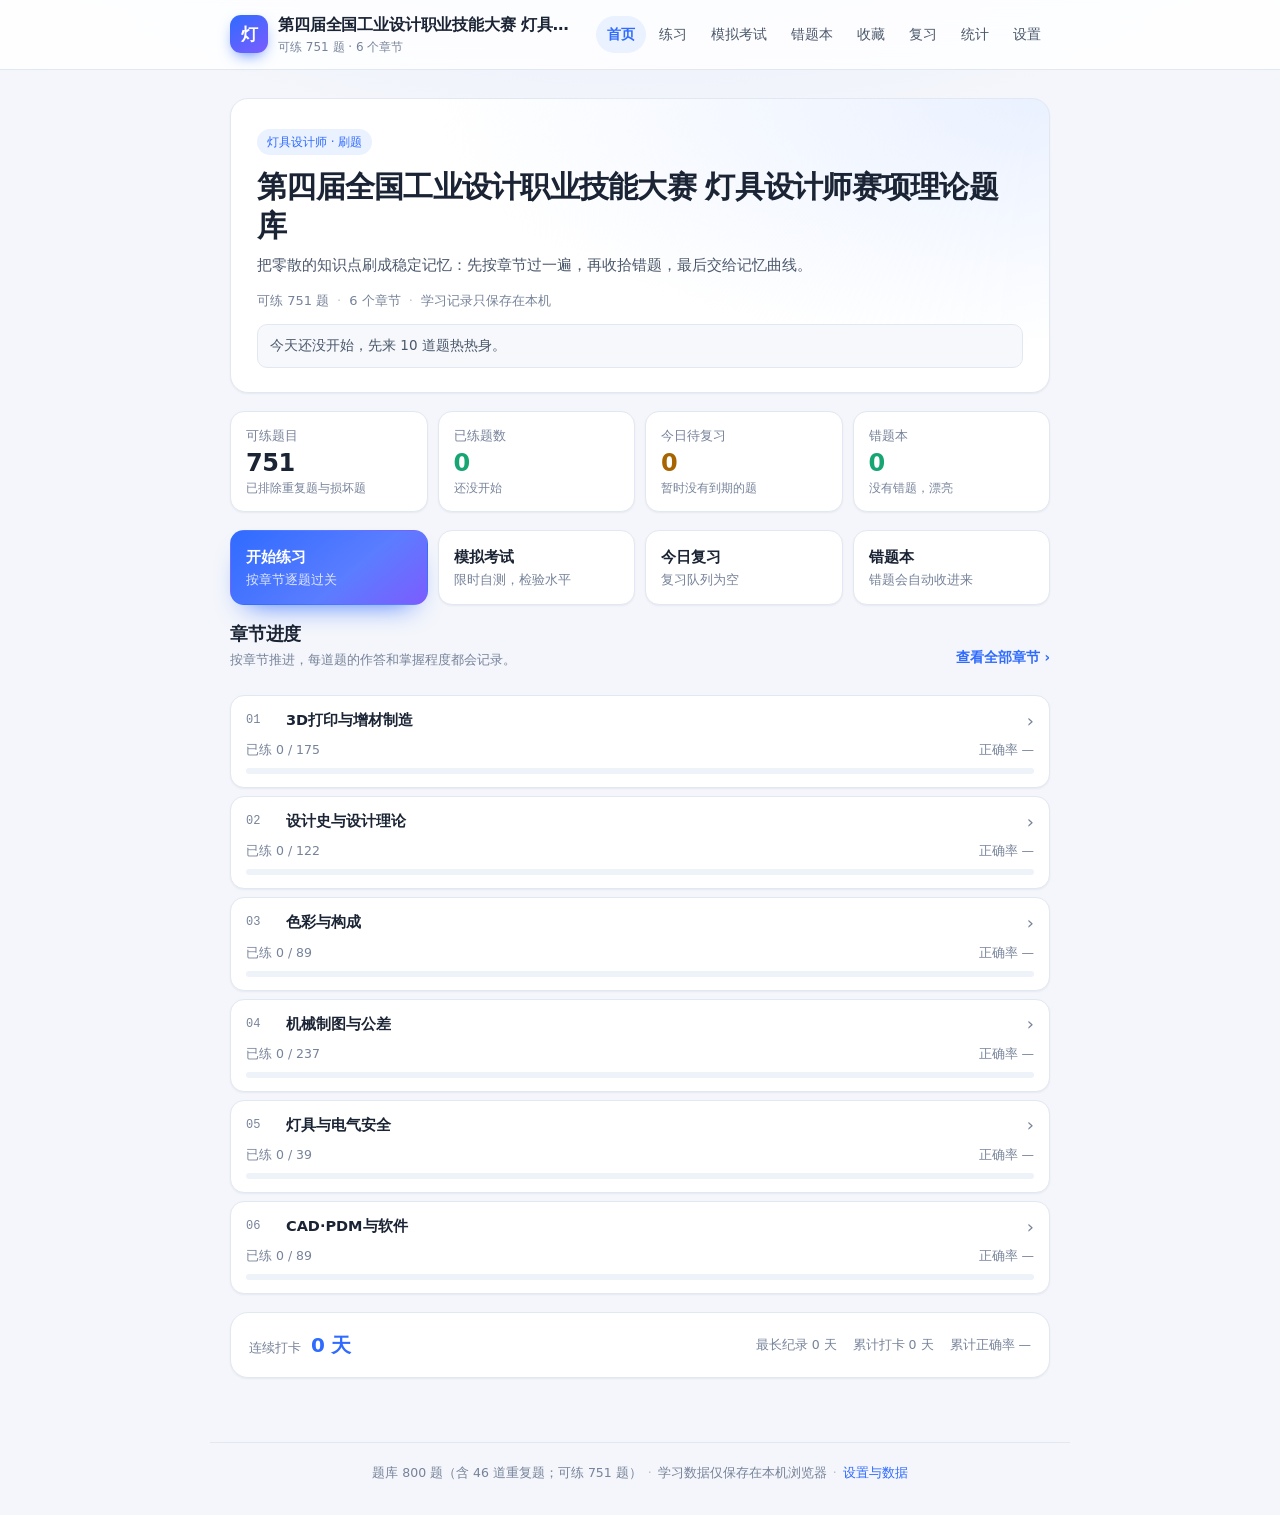
==== index.html @ bf1ca3a6 "feat: 灯具设计师刷题站（800 题库 + 七大练习模块） - 数据: data/questions.json 800 条（46 重复、3 永久排除，可练 751） - 前端: 原生 HTML/C" ====
<!DOCTYPE html>
<html lang="zh-CN" data-theme="light">
  <head>
    <meta charset="utf-8" />
    <meta name="viewport" content="width=device-width, initial-scale=1, viewport-fit=cover" />
    <meta name="description" content="灯具设计师刷题：章节练习、模拟考试、错题本、收藏、记忆曲线复习与学习统计。" />
    <meta name="theme-color" content="#2f6bff" />
    <title>灯具设计师题库</title>
    <script>
      // 首屏前应用主题，避免深色模式闪白
      try {
        var rawSettings = JSON.parse(localStorage.getItem('lampq:settings') || '{}');
        var theme = rawSettings && rawSettings.theme;
        var prefersDark =
          typeof matchMedia === 'function' && matchMedia('(prefers-color-scheme: dark)').matches;
        if (theme === 'dark' || (theme !== 'light' && prefersDark)) {
          document.documentElement.dataset.theme = 'dark';
          document.documentElement.style.colorScheme = 'dark';
        }
      } catch (err) {
        /* 忽略：主题会在 app.js 里再次应用 */
      }
    </script>
    <link
      rel="icon"
      href="data:image/svg+xml,%3Csvg xmlns='http://www.w3.org/2000/svg' viewBox='0 0 32 32'%3E%3Crect width='32' height='32' rx='8' fill='%232f6bff'/%3E%3Ccircle cx='16' cy='13.5' r='6.5' fill='%23fff'/%3E%3Cpath d='M13.5 22.5h5M14.5 25.5h3' stroke='%23fff' stroke-width='2' stroke-linecap='round'/%3E%3C/svg%3E"
    />
    <link rel="stylesheet" href="css/style.css" />
    <script type="module" src="js/app.js"></script>
  </head>
  <body>
    <a class="skip-link" href="#main">跳到主要内容</a>

    <header class="site-header">
      <div class="site-header__inner">
        <a class="brand" href="#/" aria-label="灯具设计师题库首页">
          <span class="brand__mark" aria-hidden="true">灯</span>
          <span class="brand__text">
            <strong class="brand__title" id="brand-title">灯具设计师题库</strong>
            <span class="brand__subtitle" id="brand-subtitle">章节练习 · 模拟考试 · 记忆曲线</span>
          </span>
        </a>
        <nav class="site-nav" id="site-nav" aria-label="主导航">
          <a href="#/" data-nav="home">首页</a>
          <a href="#/chapters" data-nav="chapters">练习</a>
          <a href="#/exam" data-nav="exam">模拟考试</a>
          <a href="#/wrong" data-nav="wrong">错题本</a>
          <a href="#/favorites" data-nav="favorites">收藏</a>
          <a href="#/review" data-nav="review">复习</a>
          <a href="#/stats" data-nav="stats">统计</a>
          <a href="#/settings" data-nav="settings">设置</a>
        </nav>
      </div>
    </header>

    <main id="main" class="site-main" tabindex="-1">
      <div class="boot" role="status">
        <span class="boot__spinner" aria-hidden="true"></span>
        <p>正在加载题库…</p>
      </div>
    </main>

    <footer class="site-footer">
      <p>
        <span id="footer-total">题库加载中</span>
        <span class="site-footer__dot" aria-hidden="true">·</span>
        学习数据仅保存在本机浏览器
        <span class="site-footer__dot" aria-hidden="true">·</span>
        <a href="#/settings">设置与数据</a>
      </p>
    </footer>

    <div id="toast-root" class="toast-root" aria-live="polite" aria-atomic="false"></div>
    <div id="modal-root"></div>

    <noscript>
      <p class="noscript">本页面需要启用 JavaScript 才能使用，请在浏览器设置中允许 JavaScript 后刷新。</p>
    </noscript>
  </body>
</html>
---- css/style.css ----
/* =========================================================================
   灯具设计师题库 · 样式表
   设计基准：移动优先，桌面居中 860px；深色模式由 [data-theme="dark"] 接管。
   ========================================================================= */

/* --------------------------------- 变量 -------------------------------- */
:root {
  --font-sans: system-ui, -apple-system, "PingFang SC", "Microsoft YaHei", "Segoe UI", sans-serif;
  --font-mono: ui-monospace, "SFMono-Regular", "Cascadia Mono", Consolas, monospace;

  --bg: #f4f6fb;
  --bg-glow: rgba(47, 107, 255, 0.1);
  --surface: #ffffff;
  --surface-2: #f6f8fc;
  --surface-3: #eef2f9;
  --border: #e2e8f2;
  --border-strong: #cbd5e6;
  --text: #1b2434;
  --text-2: #4b586b;
  --muted: #77839a;

  --primary: #2f6bff;
  --primary-strong: #1f56e8;
  --primary-soft: #eaf1ff;
  --success: #17a673;
  --success-soft: #e7f8f1;
  --success-border: #8fd7bd;
  --danger: #e5484d;
  --danger-soft: #fdeeee;
  --danger-border: #f0b4b6;
  --warn: #a86400;
  --warn-soft: #fff5e4;
  --warn-border: #eccf96;

  --header-bg: rgba(255, 255, 255, 0.84);
  --overlay: rgba(17, 25, 40, 0.42);
  --shadow-sm: 0 1px 2px rgba(20, 32, 55, 0.06);
  --shadow-md: 0 12px 30px -14px rgba(20, 32, 55, 0.22);
  --shadow-lg: 0 24px 60px -20px rgba(20, 32, 55, 0.35);

  --radius-lg: 18px;
  --radius: 14px;
  --radius-sm: 10px;

  --purple: #7c5cff;
  color-scheme: light;
}

:root[data-theme="dark"] {
  --bg: #0d1118;
  --bg-glow: rgba(77, 141, 255, 0.14);
  --surface: #161c26;
  --surface-2: #1c2431;
  --surface-3: #222c3b;
  --border: #26303e;
  --border-strong: #3a475c;
  --text: #e8edf5;
  --text-2: #b7c1d0;
  --muted: #8a95a8;

  --primary: #4d8dff;
  --primary-strong: #6ba0ff;
  --primary-soft: #1b2b4d;
  --success: #3ddc9a;
  --success-soft: #12332a;
  --success-border: #267a5b;
  --danger: #ff6b6f;
  --danger-soft: #3a1c1f;
  --danger-border: #86454a;
  --warn: #f0b45e;
  --warn-soft: #33270f;
  --warn-border: #6e5423;

  --header-bg: rgba(13, 17, 24, 0.84);
  --overlay: rgba(0, 0, 0, 0.6);
  --shadow-sm: 0 1px 2px rgba(0, 0, 0, 0.35);
  --shadow-md: 0 14px 34px -16px rgba(0, 0, 0, 0.6);
  --shadow-lg: 0 30px 70px -20px rgba(0, 0, 0, 0.7);
  color-scheme: dark;
}

/* ------------------------------- 基础样式 ------------------------------- */
*,
*::before,
*::after {
  box-sizing: border-box;
}

html {
  -webkit-text-size-adjust: 100%;
  text-size-adjust: 100%;
  scroll-behavior: smooth;
}

body {
  margin: 0;
  min-height: 100vh;
  font-family: var(--font-sans);
  font-size: 16px;
  line-height: 1.6;
  color: var(--text);
  background-color: var(--bg);
  background-image: radial-gradient(1000px 460px at 50% -180px, var(--bg-glow), transparent 70%);
  background-repeat: no-repeat;
  -webkit-font-smoothing: antialiased;
  -moz-osx-font-smoothing: grayscale;
  transition: background-color 0.2s ease, color 0.2s ease;
}

body.modal-open {
  overflow: hidden;
}

h1,
h2,
h3,
h4,
p,
figure,
blockquote,
dl,
dd {
  margin: 0;
}

ul,
ol {
  margin: 0;
  padding: 0;
  list-style: none;
}

a {
  color: var(--primary);
  text-decoration: none;
}

a:hover {
  text-decoration: underline;
}

button,
input,
select,
textarea {
  font: inherit;
  color: inherit;
}

img {
  max-width: 100%;
  display: block;
}

:focus-visible {
  outline: 2px solid var(--primary);
  outline-offset: 2px;
}

::selection {
  background: var(--primary);
  color: #fff;
}

/* 滚动条（桌面端） */
@media (pointer: fine) {
  * {
    scrollbar-width: thin;
    scrollbar-color: var(--border-strong) transparent;
  }
}

.skip-link {
  position: absolute;
  left: 12px;
  top: -60px;
  z-index: 200;
  padding: 10px 16px;
  border-radius: var(--radius-sm);
  background: var(--primary);
  color: #fff;
  font-weight: 600;
  transition: top 0.15s ease;
}

.skip-link:focus {
  top: 12px;
  text-decoration: none;
}

/* -------------------------------- 布局壳 -------------------------------- */
.site-header {
  position: sticky;
  top: 0;
  z-index: 50;
  background: var(--header-bg);
  border-bottom: 1px solid var(--border);
  backdrop-filter: blur(14px);
  -webkit-backdrop-filter: blur(14px);
}

.site-header__inner {
  display: flex;
  flex-direction: column;
  gap: 8px;
  max-width: 860px;
  margin: 0 auto;
  padding: 10px 16px;
}

.brand {
  display: flex;
  align-items: center;
  gap: 10px;
  min-width: 0;
  color: inherit;
  text-decoration: none;
}

.brand:hover {
  text-decoration: none;
}

.brand__mark {
  display: grid;
  place-items: center;
  flex: 0 0 auto;
  width: 38px;
  height: 38px;
  border-radius: 11px;
  background: linear-gradient(145deg, var(--primary), var(--purple));
  color: #fff;
  font-size: 17px;
  font-weight: 700;
  line-height: 1;
  box-shadow: 0 6px 16px -6px var(--primary);
}

.brand__text {
  display: flex;
  flex-direction: column;
  min-width: 0;
}

.brand__title {
  font-size: 16px;
  font-weight: 700;
  letter-spacing: -0.01em;
  white-space: nowrap;
  overflow: hidden;
  text-overflow: ellipsis;
}

.brand__subtitle {
  font-size: 12px;
  color: var(--muted);
  white-space: nowrap;
  overflow: hidden;
  text-overflow: ellipsis;
}

.site-nav {
  display: flex;
  gap: 4px;
  overflow-x: auto;
  scrollbar-width: none;
  padding-bottom: 2px;
  margin: 0 -2px;
}

.site-nav::-webkit-scrollbar {
  display: none;
}

.site-nav a {
  flex: 0 0 auto;
  padding: 6px 12px;
  border-radius: 999px;
  color: var(--text-2);
  font-size: 13.5px;
  font-weight: 500;
  white-space: nowrap;
  transition: background-color 0.15s ease, color 0.15s ease;
}

.site-nav a:hover {
  background: var(--surface-2);
  color: var(--text);
  text-decoration: none;
}

.site-nav a.is-active {
  background: var(--primary-soft);
  color: var(--primary);
  font-weight: 600;
}

.site-main {
  max-width: 860px;
  margin: 0 auto;
  padding: 18px 16px 48px;
  min-height: calc(100vh - 220px);
  outline: none;
}

.site-footer {
  max-width: 860px;
  margin: 0 auto;
  padding: 20px 16px calc(32px + env(safe-area-inset-bottom));
  border-top: 1px solid var(--border);
  color: var(--muted);
  font-size: 12.5px;
  text-align: center;
}

.site-footer p {
  display: flex;
  flex-wrap: wrap;
  justify-content: center;
  gap: 6px;
}

.site-footer__dot {
  opacity: 0.5;
}

.noscript {
  position: fixed;
  inset: auto 16px 16px;
  z-index: 300;
  padding: 14px 18px;
  border: 1px solid var(--danger-border);
  border-radius: var(--radius);
  background: var(--danger-soft);
  color: var(--danger);
}

@media (min-width: 720px) {
  .site-header__inner {
    flex-direction: row;
    align-items: center;
    justify-content: space-between;
    gap: 18px;
    padding: 12px 20px;
  }

  .site-nav {
    overflow: visible;
    padding-bottom: 0;
    gap: 2px;
  }

  .site-nav a {
    padding: 7px 11px;
    font-size: 14px;
  }

  .site-main {
    padding: 28px 20px 64px;
  }
}

/* -------------------------------- 通用页面 ------------------------------- */
.page {
  display: flex;
  flex-direction: column;
  gap: 18px;
}

.page--narrow {
  max-width: 560px;
  margin: 0 auto;
  width: 100%;
}

.page-head {
  display: flex;
  flex-direction: column;
  gap: 6px;
  padding-top: 4px;
}

.page-title {
  font-size: 26px;
  font-weight: 750;
  letter-spacing: -0.02em;
  line-height: 1.25;
}

.page-subtitle {
  color: var(--muted);
  font-size: 14.5px;
  line-height: 1.65;
}

.stack {
  display: flex;
  flex-direction: column;
  gap: 12px;
}

.muted {
  color: var(--text-2);
}

.small {
  font-size: 13px;
}

.dot {
  opacity: 0.5;
}

.link-arrow {
  flex: 0 0 auto;
  font-size: 13.5px;
  font-weight: 600;
}

.link-arrow::after {
  content: " ›";
}

.card {
  background: var(--surface);
  border: 1px solid var(--border);
  border-radius: var(--radius-lg);
  box-shadow: var(--shadow-sm);
}

.card--pad {
  padding: 18px;
}

@media (max-width: 559px) {
  .card--pad {
    padding: 16px;
  }
}

.section-head {
  display: flex;
  align-items: flex-end;
  justify-content: space-between;
  gap: 12px;
  margin-bottom: 14px;
}

.section-head__text {
  display: flex;
  flex-direction: column;
  gap: 3px;
  min-width: 0;
}

.section-title {
  font-size: 17.5px;
  font-weight: 700;
  letter-spacing: -0.01em;
  line-height: 1.35;
}

.section-subtitle {
  color: var(--muted);
  font-size: 13px;
  line-height: 1.5;
}

/* --------------------------------- 按钮 --------------------------------- */
.btn {
  display: inline-flex;
  align-items: center;
  justify-content: center;
  gap: 6px;
  padding: 10px 18px;
  min-height: 42px;
  border: 1px solid var(--border-strong);
  border-radius: var(--radius);
  background: var(--surface);
  color: var(--text);
  font-size: 14.5px;
  font-weight: 600;
  line-height: 1.2;
  text-align: center;
  text-decoration: none;
  cursor: pointer;
  user-select: none;
  transition: transform 0.12s ease, box-shadow 0.15s ease, background-color 0.15s ease,
    border-color 0.15s ease, color 0.15s ease;
  -webkit-tap-highlight-color: transparent;
}

.btn:hover {
  border-color: var(--primary);
  color: var(--primary);
  text-decoration: none;
  box-shadow: var(--shadow-sm);
}

.btn:active {
  transform: scale(0.975);
}

.btn:disabled,
.btn[aria-disabled="true"] {
  opacity: 0.45;
  cursor: not-allowed;
  transform: none;
  box-shadow: none;
}

.btn:disabled:hover {
  border-color: var(--border-strong);
  color: var(--text);
}

.btn--primary {
  border-color: var(--primary);
  background: var(--primary);
  color: #fff;
  box-shadow: 0 8px 18px -10px var(--primary);
}

.btn--primary:hover {
  border-color: var(--primary-strong);
  background: var(--primary-strong);
  color: #fff;
}

.btn--success {
  border-color: var(--success);
  background: var(--success);
  color: #fff;
}

.btn--success:hover {
  border-color: var(--success);
  background: var(--success);
  color: #fff;
  filter: brightness(1.06);
}

.btn--danger {
  border-color: var(--danger-border);
  background: var(--danger-soft);
  color: var(--danger);
}

.btn--danger:hover {
  border-color: var(--danger);
  background: var(--danger-soft);
  color: var(--danger);
}

.btn--ghost {
  border-color: transparent;
  background: transparent;
  color: var(--text-2);
}

.btn--ghost:hover {
  border-color: transparent;
  background: var(--surface-2);
  color: var(--text);
}

.btn--sm {
  min-height: 34px;
  padding: 6px 13px;
  border-radius: var(--radius-sm);
  font-size: 13px;
}

.btn--lg {
  min-height: 50px;
  padding: 13px 24px;
  font-size: 16px;
  border-radius: var(--radius);
}

.btn__icon {
  font-size: 1.05em;
  line-height: 1;
}

/* 反色按钮在深色模式下的对比 */
:root[data-theme="dark"] .btn--primary {
  color: #08111f;
}

:root[data-theme="dark"] .btn--primary:hover {
  color: #08111f;
}

:root[data-theme="dark"] .btn--success {
  color: #062018;
}

/* --------------------------------- 徽标 --------------------------------- */
.badge {
  display: inline-flex;
  align-items: center;
  gap: 4px;
  max-width: 100%;
  padding: 3px 9px;
  border: 1px solid var(--border);
  border-radius: 999px;
  background: var(--surface-2);
  color: var(--text-2);
  font-size: 12px;
  font-weight: 500;
  line-height: 1.5;
  white-space: nowrap;
  overflow: hidden;
  text-overflow: ellipsis;
}

.badge--primary {
  border-color: transparent;
  background: var(--primary-soft);
  color: var(--primary);
}

.badge--success {
  border-color: transparent;
  background: var(--success-soft);
  color: var(--success);
}

.badge--danger {
  border-color: transparent;
  background: var(--danger-soft);
  color: var(--danger);
}

.badge--warn {
  border-color: transparent;
  background: var(--warn-soft);
  color: var(--warn);
}

/* -------------------------------- 进度条 -------------------------------- */
.progress {
  position: relative;
  height: 8px;
  border-radius: 999px;
  background: var(--surface-3);
  overflow: hidden;
}

.progress--sm {
  height: 6px;
}

.progress__fill {
  height: 100%;
  min-width: 0;
  border-radius: inherit;
  background: linear-gradient(90deg, var(--primary), var(--purple));
  transition: width 0.4s ease;
}

.progress__fill--success {
  background: linear-gradient(90deg, var(--success), #35c48f);
}

.progress__fill--danger {
  background: linear-gradient(90deg, var(--danger), #f07a7e);
}

/* -------------------------------- 数据卡 -------------------------------- */
.stat-grid {
  display: grid;
  grid-template-columns: repeat(2, minmax(0, 1fr));
  gap: 10px;
}

.stat-card {
  display: flex;
  flex-direction: column;
  gap: 2px;
  padding: 14px 15px;
  border: 1px solid var(--border);
  border-radius: var(--radius);
  background: var(--surface);
  box-shadow: var(--shadow-sm);
  text-align: left;
  color: inherit;
  transition: transform 0.12s ease, border-color 0.15s ease, box-shadow 0.15s ease;
}

a.stat-card,
button.stat-card {
  cursor: pointer;
  font: inherit;
}

a.stat-card:hover,
button.stat-card:hover {
  border-color: var(--primary);
  box-shadow: var(--shadow-md);
  transform: translateY(-1px);
  text-decoration: none;
}

button.stat-card:active {
  transform: scale(0.99);
}

.stat-card__label {
  color: var(--muted);
  font-size: 12.5px;
  font-weight: 500;
}

.stat-card__value {
  font-size: 24px;
  font-weight: 750;
  letter-spacing: -0.02em;
  line-height: 1.25;
  font-variant-numeric: tabular-nums;
}

.stat-card__hint {
  color: var(--muted);
  font-size: 12px;
  line-height: 1.45;
}

.stat-card--success .stat-card__value {
  color: var(--success);
}

.stat-card--danger .stat-card__value {
  color: var(--danger);
}

.stat-card--warn .stat-card__value {
  color: var(--warn);
}

@media (min-width: 600px) {
  .stat-grid {
    grid-template-columns: repeat(4, minmax(0, 1fr));
  }

  .stat-grid--4 {
    grid-template-columns: repeat(4, minmax(0, 1fr));
  }
}

/* -------------------------------- 空状态 -------------------------------- */
.empty-state {
  display: flex;
  flex-direction: column;
  align-items: center;
  gap: 6px;
  padding: 32px 18px;
  border: 1px dashed var(--border-strong);
  border-radius: var(--radius);
  background: var(--surface-2);
  text-align: center;
}

.empty-state__icon {
  display: grid;
  place-items: center;
  width: 44px;
  height: 44px;
  margin-bottom: 4px;
  border-radius: 50%;
  background: var(--surface);
  color: var(--muted);
  font-size: 22px;
}

.empty-state__title {
  font-weight: 650;
}

.empty-state__hint {
  max-width: 42ch;
  color: var(--muted);
  font-size: 13.5px;
  line-height: 1.6;
}

.empty-state .btn {
  margin-top: 8px;
}

/* --------------------------------- 表单 --------------------------------- */
.select {
  min-height: 38px;
  padding: 6px 32px 6px 12px;
  border: 1px solid var(--border-strong);
  border-radius: var(--radius-sm);
  background-color: var(--surface);
  background-image: linear-gradient(45deg, transparent 50%, var(--muted) 50%),
    linear-gradient(135deg, var(--muted) 50%, transparent 50%);
  background-position: calc(100% - 17px) 55%, calc(100% - 12px) 55%;
  background-size: 5px 5px, 5px 5px;
  background-repeat: no-repeat;
  font-size: 13.5px;
  color: var(--text);
  appearance: none;
  cursor: pointer;
}

.select:focus-visible {
  outline: 2px solid var(--primary);
  outline-offset: 1px;
}

.switch {
  position: relative;
  flex: 0 0 auto;
  width: 46px;
  height: 28px;
  margin: 0;
  border-radius: 999px;
  background: var(--border-strong);
  appearance: none;
  -webkit-appearance: none;
  cursor: pointer;
  transition: background-color 0.2s ease;
}

.switch::after {
  content: "";
  position: absolute;
  top: 3px;
  left: 3px;
  width: 22px;
  height: 22px;
  border-radius: 50%;
  background: #fff;
  box-shadow: 0 1px 3px rgba(0, 0, 0, 0.25);
  transition: transform 0.2s ease;
}

.switch:checked {
  background: var(--primary);
}

.switch:checked::after {
  transform: translateX(18px);
}

.switch:focus-visible {
  outline: 2px solid var(--primary);
  outline-offset: 2px;
}

/* -------------------------------- Toast --------------------------------- */
.toast-root {
  position: fixed;
  left: 50%;
  bottom: calc(20px + env(safe-area-inset-bottom));
  z-index: 300;
  display: flex;
  flex-direction: column;
  align-items: center;
  gap: 8px;
  width: min(92vw, 420px);
  transform: translateX(-50%);
  pointer-events: none;
}

.toast {
  width: 100%;
  padding: 11px 16px;
  border: 1px solid var(--border);
  border-left: 4px solid var(--primary);
  border-radius: var(--radius-sm);
  background: var(--surface);
  box-shadow: var(--shadow-lg);
  font-size: 14px;
  line-height: 1.5;
  text-align: left;
  animation: toast-in 0.18s ease-out;
}

.toast--success {
  border-left-color: var(--success);
}

.toast--error {
  border-left-color: var(--danger);
}

.toast--info {
  border-left-color: var(--primary);
}

.toast.is-leaving {
  animation: toast-out 0.2s ease-in forwards;
}

@keyframes toast-in {
  from {
    opacity: 0;
    transform: translateY(10px) scale(0.98);
  }
  to {
    opacity: 1;
    transform: translateY(0) scale(1);
  }
}

@keyframes toast-out {
  to {
    opacity: 0;
    transform: translateY(6px) scale(0.98);
  }
}

/* -------------------------------- Modal --------------------------------- */
.modal-backdrop {
  position: fixed;
  inset: 0;
  z-index: 400;
  display: flex;
  align-items: center;
  justify-content: center;
  padding: 20px;
  background: var(--overlay);
  backdrop-filter: blur(3px);
  -webkit-backdrop-filter: blur(3px);
  animation: fade-in 0.15s ease-out;
}

.modal-backdrop.is-leaving {
  animation: fade-out 0.18s ease-in forwards;
}

.modal {
  width: min(100%, 430px);
  max-height: calc(100vh - 48px);
  overflow-y: auto;
  padding: 20px;
  border: 1px solid var(--border);
  border-radius: var(--radius-lg);
  background: var(--surface);
  box-shadow: var(--shadow-lg);
  animation: modal-in 0.18s cubic-bezier(0.2, 0.9, 0.3, 1.2);
}

.modal__head {
  display: flex;
  align-items: flex-start;
  justify-content: space-between;
  gap: 12px;
  margin-bottom: 10px;
}

.modal__title {
  font-size: 18px;
  font-weight: 700;
  letter-spacing: -0.01em;
}

.modal__close {
  flex: 0 0 auto;
  width: 32px;
  height: 32px;
  margin: -4px -6px 0 0;
  border: 0;
  border-radius: 50%;
  background: transparent;
  color: var(--muted);
  font-size: 15px;
  cursor: pointer;
}

.modal__close:hover {
  background: var(--surface-2);
  color: var(--text);
}

.modal__body {
  color: var(--text-2);
  font-size: 14.5px;
  line-height: 1.65;
}

.modal__message {
  color: var(--text);
}

.modal__hint {
  margin-top: 8px;
  color: var(--muted);
  font-size: 13px;
}

.modal__actions {
  display: flex;
  flex-wrap: wrap;
  justify-content: flex-end;
  gap: 8px;
  margin-top: 18px;
}

@keyframes modal-in {
  from {
    opacity: 0;
    transform: translateY(10px) scale(0.97);
  }
  to {
    opacity: 1;
    transform: none;
  }
}

@keyframes fade-in {
  from {
    opacity: 0;
  }
  to {
    opacity: 1;
  }
}

@keyframes fade-out {
  to {
    opacity: 0;
  }
}

/* --------------------------------- 加载 --------------------------------- */
.boot {
  display: flex;
  flex-direction: column;
  align-items: center;
  gap: 14px;
  padding: 80px 16px;
  color: var(--muted);
  text-align: center;
}

.boot__spinner {
  width: 26px;
  height: 26px;
  border: 2.5px solid var(--border);
  border-top-color: var(--primary);
  border-radius: 50%;
  animation: spin 0.8s linear infinite;
}

@keyframes spin {
  to {
    transform: rotate(360deg);
  }
}

.code-block {
  margin: 12px 0;
  padding: 12px 14px;
  border: 1px solid var(--border);
  border-radius: var(--radius-sm);
  background: var(--surface-2);
  color: var(--text-2);
  font-family: var(--font-mono);
  font-size: 12.5px;
  line-height: 1.6;
  overflow-x: auto;
  white-space: pre;
}

/* ------------------------------- 首页 Hero ------------------------------- */
.hero {
  position: relative;
  padding: 24px 20px 20px;
  overflow: hidden;
  background-color: var(--surface);
  background-image: radial-gradient(130% 150% at 100% 0%, var(--primary-soft) 0%, transparent 58%);
}

.hero__kicker {
  display: flex;
}

.hero__title {
  margin: 12px 0 8px;
  font-size: 25px;
  font-weight: 800;
  letter-spacing: -0.025em;
  line-height: 1.3;
  overflow-wrap: anywhere;
}

.hero__subtitle {
  max-width: 62ch;
  color: var(--text-2);
  font-size: 14.5px;
  line-height: 1.7;
}

.hero__meta {
  display: flex;
  flex-wrap: wrap;
  align-items: center;
  gap: 8px;
  margin-top: 14px;
  color: var(--muted);
  font-size: 13px;
}

.hero__today {
  margin-top: 12px;
  padding: 10px 12px;
  border: 1px solid var(--border);
  border-radius: var(--radius-sm);
  background: var(--surface-2);
  color: var(--text-2);
  font-size: 13.5px;
  line-height: 1.6;
}

@media (min-width: 600px) {
  .hero {
    padding: 30px 26px 24px;
  }

  .hero__title {
    font-size: 30px;
  }
}

/* ------------------------------- 快捷入口 ------------------------------- */
.quick-actions {
  display: grid;
  grid-template-columns: repeat(2, minmax(0, 1fr));
  gap: 10px;
}

.quick-action {
  display: flex;
  flex-direction: column;
  gap: 2px;
  padding: 14px 15px;
  border: 1px solid var(--border);
  border-radius: var(--radius);
  background: var(--surface);
  color: inherit;
  box-shadow: var(--shadow-sm);
  transition: transform 0.12s ease, border-color 0.15s ease, box-shadow 0.15s ease;
}

.quick-action:hover {
  border-color: var(--primary);
  box-shadow: var(--shadow-md);
  transform: translateY(-1px);
  text-decoration: none;
}

.quick-action:active {
  transform: scale(0.99);
}

.quick-action strong {
  font-size: 15px;
  font-weight: 700;
}

.quick-action span {
  color: var(--muted);
  font-size: 12.5px;
  line-height: 1.5;
}

.quick-action--primary {
  border-color: transparent;
  background: linear-gradient(140deg, var(--primary), #5b7dff 60%, var(--purple));
  color: #fff;
  box-shadow: 0 14px 28px -16px var(--primary);
}

.quick-action--primary span {
  color: rgba(255, 255, 255, 0.82);
}

.quick-action--primary:hover {
  border-color: transparent;
  color: #fff;
}

@media (min-width: 600px) {
  .quick-actions {
    grid-template-columns: repeat(4, minmax(0, 1fr));
  }
}

/* ------------------------------ 连续打卡卡 ------------------------------ */
.streak-card {
  display: flex;
  flex-wrap: wrap;
  align-items: center;
  justify-content: space-between;
  gap: 10px 20px;
  padding: 16px 18px;
}

.streak-card__main {
  display: flex;
  align-items: baseline;
  gap: 10px;
}

.streak-card__label {
  color: var(--muted);
  font-size: 13px;
}

.streak-card__value {
  font-size: 20px;
  font-weight: 750;
  color: var(--primary);
  letter-spacing: -0.01em;
}

.streak-card__meta {
  display: flex;
  flex-wrap: wrap;
  gap: 4px 16px;
  color: var(--muted);
  font-size: 12.5px;
}

/* ------------------------------ 章节进度行 ------------------------------ */
.chapter-list {
  display: flex;
  flex-direction: column;
  gap: 8px;
}

.chapter-row {
  display: flex;
  flex-direction: column;
  gap: 8px;
  padding: 13px 15px;
  border: 1px solid var(--border);
  border-radius: var(--radius);
  background: var(--surface);
  box-shadow: var(--shadow-sm);
  color: inherit;
  transition: border-color 0.15s ease, box-shadow 0.15s ease, transform 0.12s ease;
}

a.chapter-row:hover {
  border-color: var(--primary);
  box-shadow: var(--shadow-md);
  transform: translateY(-1px);
  text-decoration: none;
}

.chapter-row--empty {
  opacity: 0.66;
}

.chapter-row__head {
  display: flex;
  align-items: center;
  gap: 10px;
}

.chapter-row__index {
  flex: 0 0 auto;
  width: 30px;
  color: var(--muted);
  font-family: var(--font-mono);
  font-size: 12px;
  font-variant-numeric: tabular-nums;
}

.chapter-row__name {
  flex: 1;
  min-width: 0;
  font-size: 14.5px;
  font-weight: 600;
  overflow: hidden;
  text-overflow: ellipsis;
  white-space: nowrap;
}

.chapter-row__chevron {
  color: var(--muted);
  font-size: 18px;
  line-height: 1;
}

.chapter-row__meta {
  display: flex;
  flex-wrap: wrap;
  justify-content: space-between;
  gap: 4px 14px;
  color: var(--muted);
  font-size: 12.5px;
}

/* -------------------------------- 章节页 -------------------------------- */
.overview-bar {
  display: flex;
  flex-wrap: wrap;
  align-items: center;
  justify-content: space-between;
  gap: 12px 16px;
}

.overview-bar__text {
  display: flex;
  flex-direction: column;
  gap: 2px;
  min-width: 0;
}

.overview-bar__text strong {
  font-size: 16px;
  font-weight: 700;
}

.overview-bar__actions {
  display: flex;
  flex-wrap: wrap;
  gap: 8px;
}

.chapter-card-list {
  display: grid;
  grid-template-columns: minmax(0, 1fr);
  gap: 12px;
}

.chapter-card {
  display: flex;
  flex-direction: column;
  gap: 12px;
  padding: 16px;
  border: 1px solid var(--border);
  border-radius: var(--radius-lg);
  background: var(--surface);
  box-shadow: var(--shadow-sm);
  transition: border-color 0.15s ease, box-shadow 0.15s ease;
}

.chapter-card:hover {
  border-color: var(--border-strong);
  box-shadow: var(--shadow-md);
}

.chapter-card--empty {
  opacity: 0.7;
}

.chapter-card__head {
  display: flex;
  align-items: flex-start;
  justify-content: space-between;
  gap: 12px;
}

.chapter-card__index {
  display: block;
  color: var(--muted);
  font-size: 12px;
  font-weight: 500;
}

.chapter-card__title {
  margin-top: 1px;
  font-size: 17px;
  font-weight: 700;
  letter-spacing: -0.01em;
  line-height: 1.4;
}

.chapter-card__stats {
  display: flex;
  flex-wrap: wrap;
  gap: 4px 16px;
  color: var(--muted);
  font-size: 12.5px;
}

.chapter-card__actions {
  display: flex;
  justify-content: flex-end;
}

/* -------------------------------- 练习页 -------------------------------- */
.practice-page {
  gap: 14px;
}

.practice-topbar {
  display: flex;
  flex-direction: column;
  gap: 8px;
}

.practice-topbar__row {
  display: flex;
  align-items: center;
  gap: 10px;
}

.practice-topbar__back {
  flex: 0 0 auto;
}

.practice-topbar__info {
  display: flex;
  flex: 1;
  flex-direction: column;
  align-items: center;
  gap: 0;
  min-width: 0;
  text-align: center;
}

.practice-topbar__title {
  max-width: 100%;
  font-size: 14.5px;
  font-weight: 650;
  overflow: hidden;
  text-overflow: ellipsis;
  white-space: nowrap;
}

.practice-topbar__meta {
  color: var(--muted);
  font-size: 12px;
  font-variant-numeric: tabular-nums;
}

.question-card {
  display: flex;
  flex-direction: column;
  gap: 14px;
  padding: 18px;
}

.question-card__head {
  display: flex;
  align-items: flex-start;
  justify-content: space-between;
  gap: 10px;
}

.question-card__tags {
  display: flex;
  flex-wrap: wrap;
  align-items: center;
  gap: 6px;
  min-width: 0;
}

.question-card__no {
  color: var(--muted);
  font-family: var(--font-mono);
  font-size: 12px;
}

.star-btn {
  flex: 0 0 auto;
  display: grid;
  place-items: center;
  width: 38px;
  height: 38px;
  margin: -6px -6px 0 0;
  border: 0;
  border-radius: 50%;
  background: transparent;
  color: var(--muted);
  font-size: 20px;
  line-height: 1;
  cursor: pointer;
  transition: background-color 0.15s ease, color 0.15s ease, transform 0.12s ease;
}

.star-btn:hover {
  background: var(--warn-soft);
  color: var(--warn);
}

.star-btn.is-active {
  color: var(--warn);
  text-shadow: 0 0 14px var(--warn-soft);
}

.star-btn:active {
  transform: scale(0.9);
}

.question-stem {
  font-size: 17.5px;
  font-weight: 600;
  line-height: 1.72;
  letter-spacing: 0.002em;
  overflow-wrap: anywhere;
  white-space: pre-wrap;
}

.question-stem:focus {
  outline: none;
}

.options {
  display: flex;
  flex-direction: column;
  gap: 9px;
}

.option {
  display: flex;
  align-items: flex-start;
  gap: 11px;
  width: 100%;
  padding: 13px 15px;
  border: 1.5px solid var(--border);
  border-radius: var(--radius);
  background: var(--surface);
  color: var(--text);
  font-size: 14.5px;
  line-height: 1.6;
  text-align: left;
  cursor: pointer;
  transition: border-color 0.14s ease, background-color 0.14s ease, transform 0.1s ease,
    box-shadow 0.14s ease;
  -webkit-tap-highlight-color: transparent;
}

.option:hover {
  border-color: var(--primary);
  background: var(--primary-soft);
}

.option:active {
  transform: scale(0.995);
}

.option:focus-visible {
  outline: 2px solid var(--primary);
  outline-offset: 2px;
}

.option:disabled {
  cursor: default;
  opacity: 1;
}

.option:disabled:hover {
  border-color: var(--border);
  background: var(--surface);
}

.option__key {
  flex: 0 0 auto;
  display: grid;
  place-items: center;
  min-width: 26px;
  height: 26px;
  margin-top: 1px;
  padding: 0 6px;
  border-radius: 8px;
  background: var(--surface-2);
  color: var(--text-2);
  font-size: 12.5px;
  font-weight: 700;
  line-height: 1;
}

.option__text {
  flex: 1;
  min-width: 0;
  overflow-wrap: anywhere;
}

.option__mark {
  flex: 0 0 auto;
  margin-left: auto;
  color: var(--muted);
  font-weight: 700;
}

.option.is-selected {
  border-color: var(--primary);
  background: var(--primary-soft);
  box-shadow: 0 0 0 1px var(--primary) inset;
}

.option.is-selected .option__key {
  background: var(--primary);
  color: #fff;
}

.option.is-correct {
  border-color: var(--success);
  background: var(--success-soft);
}

.option.is-correct .option__key {
  background: var(--success);
  color: #fff;
}

.option.is-correct .option__mark {
  color: var(--success);
}

.option.is-wrong {
  border-color: var(--danger);
  background: var(--danger-soft);
}

.option.is-wrong .option__key {
  background: var(--danger);
  color: #fff;
}

.option.is-wrong .option__mark {
  color: var(--danger);
}

/* 多选漏选：正确答案用虚绿边提示 */
.option.is-missed {
  border-color: var(--success);
  border-style: dashed;
  background: var(--success-soft);
}

.option.is-missed .option__key {
  background: var(--success-soft);
  color: var(--success);
  border: 1px dashed var(--success);
}

.option.is-missed .option__mark {
  color: var(--success);
}

:root[data-theme="dark"] .option:disabled.is-selected,
:root[data-theme="dark"] .option:disabled.is-correct,
:root[data-theme="dark"] .option:disabled.is-wrong,
:root[data-theme="dark"] .option:disabled.is-missed {
  background: var(--surface);
}

:root[data-theme="dark"] .option.is-selected {
  background: var(--primary-soft);
}

:root[data-theme="dark"] .option.is-correct {
  background: var(--success-soft);
}

:root[data-theme="dark"] .option.is-wrong {
  background: var(--danger-soft);
}

/* 判题反馈条 */
.feedback {
  display: flex;
  flex-wrap: wrap;
  align-items: center;
  gap: 6px 12px;
  padding: 11px 14px;
  border: 1px solid var(--border);
  border-radius: var(--radius);
  font-size: 13.5px;
  line-height: 1.5;
  animation: feedback-in 0.2s ease-out;
}

.feedback--correct {
  border-color: var(--success-border);
  background: var(--success-soft);
  color: var(--success);
}

.feedback--wrong {
  border-color: var(--danger-border);
  background: var(--danger-soft);
  color: var(--danger);
}

.feedback__mark {
  display: grid;
  place-items: center;
  width: 22px;
  height: 22px;
  border-radius: 50%;
  background: currentColor;
  color: var(--surface);
  font-size: 12px;
  font-weight: 800;
}

:root[data-theme="dark"] .feedback__mark {
  color: #0d1118;
}

.feedback__title {
  font-size: 14.5px;
  font-weight: 700;
}

.feedback__answer,
.feedback__yours {
  color: var(--text-2);
}

.feedback--correct .feedback__answer {
  color: var(--success);
  font-weight: 600;
}

@keyframes feedback-in {
  from {
    opacity: 0;
    transform: translateY(-4px);
  }
  to {
    opacity: 1;
    transform: none;
  }
}

.practice-hint {
  color: var(--muted);
  font-size: 12.5px;
  line-height: 1.55;
}

.practice-hint--success {
  color: var(--success);
  font-weight: 500;
}

.explain {
  display: flex;
  flex-direction: column;
  gap: 3px;
  padding: 12px 14px;
  border-left: 3px solid var(--primary);
  border-radius: 0 var(--radius-sm) var(--radius-sm) 0;
  background: var(--surface-2);
}

.explain__label {
  color: var(--primary);
  font-size: 12px;
  font-weight: 700;
  letter-spacing: 0.02em;
}

.explain__text {
  color: var(--text-2);
  font-size: 13.5px;
  line-height: 1.68;
  white-space: pre-wrap;
}

.practice-submit-row {
  display: flex;
  flex-direction: column;
  align-items: flex-start;
  gap: 8px;
}

.practice-nav {
  display: flex;
  align-items: center;
  justify-content: space-between;
  gap: 10px;
  padding-top: 14px;
  border-top: 1px solid var(--border);
}

.practice-nav__right {
  display: flex;
  align-items: center;
  gap: 10px;
  margin-left: auto;
}

.practice-nav__hint {
  color: var(--muted);
  font-size: 12px;
}

.practice-next-placeholder {
  opacity: 0.45;
}

.question-card__footer {
  margin-top: 2px;
}

/* ------------------------------- 练习小结 ------------------------------- */
.summary-hero {
  display: flex;
  flex-direction: column;
  gap: 8px;
  padding: 22px;
  background-image: radial-gradient(120% 140% at 0% 0%, var(--primary-soft), transparent 55%);
}

.summary-hero__kicker {
  color: var(--primary);
  font-size: 13px;
  font-weight: 700;
}

.summary-hero__score {
  display: flex;
  align-items: baseline;
  gap: 4px;
  font-variant-numeric: tabular-nums;
}

.summary-hero__score strong {
  font-size: 42px;
  font-weight: 800;
  letter-spacing: -0.03em;
  line-height: 1.1;
}

.summary-hero__score span {
  color: var(--muted);
  font-size: 16px;
  font-weight: 500;
}

.summary-hero__accuracy {
  color: var(--text-2);
  font-size: 14px;
}

.summary-hero__stats {
  display: flex;
  flex-wrap: wrap;
  gap: 6px 18px;
  margin-top: 4px;
  color: var(--muted);
  font-size: 12.5px;
}

.summary-actions {
  display: flex;
  flex-wrap: wrap;
  gap: 9px;
}

.review-list {
  display: flex;
  flex-direction: column;
  gap: 9px;
}

.review-item {
  display: flex;
  flex-direction: column;
  gap: 7px;
  padding: 14px 15px;
}

.review-item__head {
  display: flex;
  flex-wrap: wrap;
  align-items: center;
  gap: 6px;
}

.review-item__stem {
  color: var(--text);
  font-size: 14px;
  font-weight: 500;
  line-height: 1.6;
  overflow-wrap: anywhere;
}

.review-item__answer {
  display: flex;
  flex-wrap: wrap;
  gap: 4px 16px;
  font-size: 12.5px;
}

.review-item__explain {
  color: var(--muted);
  font-size: 12.5px;
  line-height: 1.6;
}

.review-verdict {
  margin-left: auto;
  font-size: 12.5px;
  font-weight: 650;
}

.is-wrong {
  color: var(--danger);
}

.is-correct {
  color: var(--success);
}

.is-unanswered {
  color: var(--muted);
}

.review-item.is-correct {
  border-left: 3px solid var(--success);
}

.review-item.is-wrong {
  border-left: 3px solid var(--danger);
}

.review-item.is-unanswered {
  border-left: 3px solid var(--border-strong);
}

/* -------------------------------- 考试页 -------------------------------- */
.exam-setup {
  gap: 16px;
}

.exam-setup__grid {
  display: grid;
  grid-template-columns: minmax(0, 1fr);
  gap: 12px;
}

.form-section {
  display: flex;
  flex-direction: column;
  gap: 10px;
}

.form-section__title {
  font-size: 15.5px;
  font-weight: 700;
}

.form-field {
  display: flex;
  flex-direction: column;
  gap: 8px;
}

.form-note,
.form-hint {
  color: var(--muted);
  font-size: 12.5px;
  line-height: 1.6;
}

.form-note strong {
  color: var(--text-2);
  font-weight: 650;
}

.radio-row {
  display: flex;
  flex-wrap: wrap;
  gap: 8px;
}

.radio-row--compact {
  gap: 6px;
}

.radio-card {
  position: relative;
  display: flex;
  flex: 1 1 auto;
  align-items: center;
  min-width: 0;
  padding: 10px 12px;
  border: 1.5px solid var(--border);
  border-radius: var(--radius-sm);
  background: var(--surface);
  cursor: pointer;
  transition: border-color 0.14s ease, background-color 0.14s ease;
}

.radio-card:hover {
  border-color: var(--border-strong);
}

.radio-card input {
  position: absolute;
  opacity: 0;
  pointer-events: none;
}

.radio-card__label {
  font-size: 13.5px;
  font-weight: 500;
  line-height: 1.4;
}

.radio-card:has(input:checked) {
  border-color: var(--primary);
  background: var(--primary-soft);
  box-shadow: 0 0 0 1px var(--primary) inset;
}

.radio-card:has(input:checked) .radio-card__label {
  color: var(--primary);
  font-weight: 650;
}

.radio-chip,
.chip {
  position: relative;
  display: inline-flex;
  align-items: center;
  gap: 6px;
  padding: 7px 14px;
  border: 1.5px solid var(--border);
  border-radius: 999px;
  background: var(--surface);
  cursor: pointer;
  font-size: 13.5px;
  transition: border-color 0.14s ease, background-color 0.14s ease, color 0.14s ease;
}

.radio-chip input,
.chip input {
  position: absolute;
  opacity: 0;
  pointer-events: none;
}

.chip__label {
  line-height: 1.4;
}

.radio-chip:has(input:checked),
.chip:has(input:checked) {
  border-color: var(--primary);
  background: var(--primary-soft);
  color: var(--primary);
  font-weight: 650;
}

.chip-group {
  display: flex;
  flex-wrap: wrap;
  gap: 8px;
}

.check-grid {
  display: grid;
  grid-template-columns: repeat(2, minmax(0, 1fr));
  gap: 7px;
}

.check-chip {
  display: flex;
  align-items: center;
  gap: 8px;
  padding: 9px 11px;
  border: 1.5px solid var(--border);
  border-radius: var(--radius-sm);
  background: var(--surface);
  cursor: pointer;
  font-size: 13px;
  line-height: 1.4;
  transition: border-color 0.14s ease, background-color 0.14s ease;
}

.check-chip:hover {
  border-color: var(--border-strong);
}

.check-chip input {
  flex: 0 0 auto;
  width: 16px;
  height: 16px;
  margin: 0;
  accent-color: var(--primary);
}

.check-chip__count {
  margin-left: auto;
  color: var(--muted);
  font-size: 11.5px;
  font-variant-numeric: tabular-nums;
}

.check-chip:has(input:checked) {
  border-color: var(--primary);
  background: var(--primary-soft);
}

.switch-row {
  display: flex;
  align-items: center;
  justify-content: space-between;
  gap: 14px;
  padding: 2px 0;
}

.switch-row__text {
  display: flex;
  flex-direction: column;
  gap: 2px;
  font-size: 14px;
  font-weight: 600;
}

.exam-start {
  display: flex;
  flex-wrap: wrap;
  align-items: center;
  justify-content: space-between;
  gap: 12px;
  position: sticky;
  bottom: calc(12px + env(safe-area-inset-bottom));
}

.exam-start .form-note {
  flex: 1;
  min-width: 200px;
}

.exam-page {
  gap: 12px;
}

.exam-topbar {
  display: flex;
  flex-wrap: wrap;
  align-items: center;
  gap: 8px 16px;
  padding: 12px 15px;
}

.exam-topbar__left {
  display: flex;
  align-items: center;
  gap: 8px;
}

.exam-topbar__label {
  color: var(--muted);
  font-size: 12px;
}

.exam-timer {
  font-variant-numeric: tabular-nums;
  font-size: 17px;
  font-weight: 750;
  letter-spacing: 0.02em;
}

.exam-timer.is-urgent {
  color: var(--danger);
  animation: pulse 1s ease-in-out infinite;
}

@keyframes pulse {
  0%,
  100% {
    opacity: 1;
  }
  50% {
    opacity: 0.55;
  }
}

.exam-topbar__mid {
  display: flex;
  align-items: center;
  gap: 6px;
  color: var(--muted);
  font-size: 12.5px;
}

.exam-topbar__dot {
  opacity: 0.5;
}

.exam-topbar__actions {
  margin-left: auto;
}

.exam-layout {
  display: flex;
  flex-direction: column;
  gap: 12px;
}

.exam-main {
  min-width: 0;
}

.exam-sheet {
  display: flex;
  flex-direction: column;
  gap: 10px;
  padding: 14px;
  order: -1;
}

.exam-sheet__head {
  display: flex;
  align-items: baseline;
  justify-content: space-between;
  gap: 10px;
}

.exam-sheet__title {
  font-size: 15px;
  font-weight: 700;
}

.sheet-grid {
  display: grid;
  grid-template-columns: repeat(auto-fill, minmax(34px, 1fr));
  gap: 6px;
  max-height: 148px;
  overflow-y: auto;
  padding: 2px;
}

.sheet-cell {
  display: grid;
  place-items: center;
  min-height: 34px;
  padding: 0;
  border: 1.5px solid var(--border);
  border-radius: 8px;
  background: var(--surface);
  color: var(--text-2);
  font-size: 12.5px;
  font-weight: 600;
  font-variant-numeric: tabular-nums;
  cursor: pointer;
  transition: transform 0.1s ease, border-color 0.14s ease, background-color 0.14s ease;
}

.sheet-cell:hover {
  border-color: var(--primary);
}

.sheet-cell:active {
  transform: scale(0.94);
}

.sheet-cell.is-answered {
  border-color: var(--primary);
  background: var(--primary);
  color: #fff;
}

.sheet-cell.is-marked {
  border-color: var(--warn);
  background: var(--warn-soft);
  color: var(--warn);
}

.sheet-cell.is-marked.is-answered {
  background: var(--warn);
  color: #fff;
}

.sheet-cell.is-current {
  box-shadow: 0 0 0 2px var(--surface), 0 0 0 4px var(--primary);
}

.sheet-legend {
  display: flex;
  flex-wrap: wrap;
  gap: 4px 12px;
  color: var(--muted);
  font-size: 11.5px;
}

.sheet-legend__item {
  display: inline-flex;
  align-items: center;
  gap: 5px;
}

.dot-swatch {
  display: inline-block;
  width: 9px;
  height: 9px;
  border-radius: 3px;
  border: 1.5px solid var(--border-strong);
  background: var(--surface);
}

.dot-swatch--answered {
  border-color: var(--primary);
  background: var(--primary);
}

.dot-swatch--unanswered {
  background: var(--surface);
}

.dot-swatch--marked {
  border-color: var(--warn);
  background: var(--warn-soft);
}

.exam-sheet__actions .btn {
  width: 100%;
}

.mark-btn {
  flex: 0 0 auto;
  padding: 6px 12px;
  border: 1px solid var(--border-strong);
  border-radius: 999px;
  background: var(--surface);
  color: var(--text-2);
  font-size: 12.5px;
  font-weight: 600;
  cursor: pointer;
  transition: border-color 0.14s ease, background-color 0.14s ease, color 0.14s ease;
}

.mark-btn:hover {
  border-color: var(--warn);
  color: var(--warn);
}

.mark-btn.is-active {
  border-color: var(--warn);
  background: var(--warn-soft);
  color: var(--warn);
}

:root[data-theme="dark"] .sheet-cell.is-answered {
  color: #08111f;
}

:root[data-theme="dark"] .sheet-cell.is-marked.is-answered {
  color: #1d1403;
}

@media (min-width: 720px) {
  .exam-setup__grid {
    grid-template-columns: repeat(2, minmax(0, 1fr));
  }

  .exam-setup__grid .form-section:first-child {
    grid-column: 1 / -1;
  }

  .check-grid {
    grid-template-columns: repeat(3, minmax(0, 1fr));
  }

  .exam-layout {
    display: grid;
    grid-template-columns: minmax(0, 1fr) 232px;
    align-items: start;
    gap: 16px;
  }

  .exam-sheet {
    order: 0;
    position: sticky;
    top: 92px;
  }

  .sheet-grid {
    max-height: 46vh;
  }
}

/* -------------------------------- 成绩页 -------------------------------- */
.result-page {
  gap: 16px;
}

.result-hero {
  display: flex;
  flex-direction: column;
  gap: 8px;
  padding: 24px 22px;
  background-image: radial-gradient(120% 150% at 100% 0%, var(--primary-soft), transparent 58%);
}

.result-hero__kicker {
  align-self: flex-start;
  padding: 3px 10px;
  border-radius: 999px;
  background: var(--primary-soft);
  color: var(--primary);
  font-size: 12px;
  font-weight: 650;
}

.result-hero__score {
  display: flex;
  align-items: baseline;
  gap: 6px;
  font-variant-numeric: tabular-nums;
}

.result-hero__score strong {
  font-size: 48px;
  font-weight: 800;
  letter-spacing: -0.035em;
  line-height: 1.05;
}

.result-hero__score span {
  color: var(--muted);
  font-size: 16px;
}

.result-hero__accuracy {
  color: var(--text-2);
  font-size: 14.5px;
}

.result-hero__stats {
  display: flex;
  flex-wrap: wrap;
  gap: 6px 18px;
  margin-top: 4px;
  color: var(--muted);
  font-size: 12.5px;
}

.breakdown-card {
  display: flex;
  flex-direction: column;
  gap: 13px;
}

.breakdown-row {
  display: flex;
  flex-direction: column;
  gap: 6px;
}

.breakdown-row__head {
  display: flex;
  align-items: baseline;
  justify-content: space-between;
  gap: 10px;
  font-size: 13px;
}

/* ------------------------------ 错题 / 收藏 ------------------------------ */
.toolbar {
  display: flex;
  flex-wrap: wrap;
  align-items: center;
  justify-content: space-between;
  gap: 10px 16px;
}

.toolbar__filters {
  display: flex;
  flex-wrap: wrap;
  align-items: center;
  gap: 8px;
}

.toolbar__actions {
  display: flex;
  flex-wrap: wrap;
  gap: 8px;
}

.list-cards {
  display: flex;
  flex-direction: column;
  gap: 10px;
}

.list-card {
  display: flex;
  flex-direction: column;
  gap: 9px;
  padding: 15px 16px;
}

.list-card__head {
  display: flex;
  flex-wrap: wrap;
  align-items: center;
  justify-content: space-between;
  gap: 6px 12px;
}

.list-card__tags {
  display: flex;
  flex-wrap: wrap;
  align-items: center;
  gap: 6px;
}

.list-card__stat {
  color: var(--muted);
  font-size: 12px;
}

.list-card__stem {
  color: var(--text);
  font-size: 14.5px;
  font-weight: 500;
  line-height: 1.65;
  overflow-wrap: anywhere;
  display: -webkit-box;
  -webkit-line-clamp: 3;
  -webkit-box-orient: vertical;
  overflow: hidden;
}

.list-card__actions {
  display: flex;
  flex-wrap: wrap;
  gap: 8px;
}

/* -------------------------------- 复习页 -------------------------------- */
.review-hero {
  display: flex;
  flex-wrap: wrap;
  align-items: center;
  justify-content: space-between;
  gap: 16px 24px;
  padding: 22px;
  background-image: radial-gradient(120% 150% at 100% 0%, var(--primary-soft), transparent 58%);
}

.review-hero__main {
  display: flex;
  flex-direction: column;
  gap: 2px;
  min-width: 0;
}

.review-hero__num {
  font-size: 46px;
  font-weight: 800;
  letter-spacing: -0.035em;
  line-height: 1.1;
  color: var(--primary);
  font-variant-numeric: tabular-nums;
}

.review-hero__caption {
  color: var(--text-2);
  font-size: 14px;
  font-weight: 600;
}

.review-hero__main .muted {
  margin-top: 4px;
  font-size: 12.5px;
}

.review-hero__actions {
  display: flex;
  flex-direction: column;
  align-items: flex-start;
  gap: 8px;
}

.level-list {
  display: flex;
  flex-direction: column;
  gap: 10px;
}

.level-row {
  display: flex;
  align-items: center;
  gap: 10px;
}

.level-row__label {
  display: flex;
  flex: 0 0 auto;
  align-items: center;
  gap: 6px;
  width: 128px;
  font-size: 12.5px;
}

.level-row__badge {
  flex: 0 0 auto;
  padding: 1px 7px;
  border-radius: 6px;
  background: var(--surface-2);
  color: var(--text-2);
  font-family: var(--font-mono);
  font-size: 11px;
  font-weight: 600;
}

.level-row__bar {
  flex: 1;
  min-width: 0;
}

.level-row__count {
  flex: 0 0 auto;
  width: 46px;
  color: var(--muted);
  font-size: 12px;
  text-align: right;
  font-variant-numeric: tabular-nums;
}

.level-row .muted.small {
  display: none;
}

.rule-list {
  display: flex;
  flex-direction: column;
  gap: 8px;
  color: var(--text-2);
  font-size: 13.5px;
  line-height: 1.65;
}

.rule-list li {
  padding-left: 14px;
  position: relative;
}

.rule-list li::before {
  content: "";
  position: absolute;
  left: 2px;
  top: 0.62em;
  width: 5px;
  height: 5px;
  border-radius: 50%;
  background: var(--primary);
}

.rule-list strong {
  color: var(--text);
  font-weight: 650;
}

@media (min-width: 600px) {
  .level-row__label {
    width: 190px;
  }

  .level-row .muted.small {
    display: inline;
  }
}

/* -------------------------------- 统计页 -------------------------------- */
.chart {
  display: flex;
  align-items: flex-end;
  gap: 4px;
  height: 158px;
  padding: 4px 0 0;
}

.chart-col {
  display: flex;
  flex: 1;
  flex-direction: column;
  align-items: center;
  justify-content: flex-end;
  gap: 5px;
  min-width: 0;
  height: 100%;
}

.chart-col__bar-wrap {
  display: flex;
  flex: 1;
  flex-direction: column;
  align-items: center;
  justify-content: flex-end;
  width: 100%;
  gap: 3px;
}

.chart-col__value {
  color: var(--muted);
  font-size: 10.5px;
  font-weight: 600;
  line-height: 1;
  font-variant-numeric: tabular-nums;
}

.chart-col__bar {
  width: 100%;
  max-width: 26px;
  min-height: 2px;
  border-radius: 5px 5px 2px 2px;
  background: linear-gradient(180deg, var(--primary), #7c5cff);
  transition: height 0.35s ease;
}

.chart-col__bar.is-empty {
  height: 2px;
  background: var(--border);
}

.chart-col__label {
  color: var(--muted);
  font-size: 9.5px;
  line-height: 1.2;
  white-space: nowrap;
  transform: scale(0.96);
}

.chapter-acc-list {
  display: flex;
  flex-direction: column;
  gap: 14px;
}

.chapter-acc {
  display: flex;
  flex-direction: column;
  gap: 6px;
}

.chapter-acc__head {
  display: flex;
  flex-wrap: wrap;
  align-items: baseline;
  justify-content: space-between;
  gap: 4px 12px;
}

.chapter-acc__name {
  color: var(--text);
  font-size: 13.5px;
  font-weight: 600;
}

.chapter-acc__name:hover {
  color: var(--primary);
}

.chapter-acc__meta {
  color: var(--muted);
  font-size: 12px;
  font-variant-numeric: tabular-nums;
}

.exam-history {
  display: flex;
  flex-direction: column;
  gap: 0;
}

.exam-history__item {
  display: flex;
  flex-direction: column;
  gap: 5px;
  padding: 12px 0;
  border-bottom: 1px solid var(--border);
}

.exam-history__item:first-child {
  padding-top: 2px;
}

.exam-history__item:last-child {
  border-bottom: 0;
  padding-bottom: 2px;
}

.exam-history__head {
  display: flex;
  align-items: center;
  justify-content: space-between;
  gap: 10px;
}

.exam-history__title {
  font-size: 14px;
  font-weight: 600;
  overflow: hidden;
  text-overflow: ellipsis;
  white-space: nowrap;
}

.exam-history__meta {
  display: flex;
  flex-wrap: wrap;
  gap: 3px 14px;
  color: var(--muted);
  font-size: 12px;
}

.exam-history__breakdown {
  color: var(--text-2);
  font-size: 12px;
}

/* -------------------------------- 设置页 -------------------------------- */
.setting-list {
  display: flex;
  flex-direction: column;
}

.setting-row {
  display: flex;
  align-items: center;
  justify-content: space-between;
  gap: 18px;
  padding: 13px 0;
  border-bottom: 1px solid var(--border);
  cursor: pointer;
}

.setting-row:first-child {
  padding-top: 2px;
}

.setting-row:last-child {
  padding-bottom: 2px;
  border-bottom: 0;
}

.setting-row__text {
  display: flex;
  flex-direction: column;
  gap: 2px;
  min-width: 0;
}

.setting-row__title {
  font-size: 14.5px;
  font-weight: 600;
}

.setting-row__desc {
  color: var(--muted);
  font-size: 12.5px;
  line-height: 1.55;
}

.setting-block {
  display: flex;
  flex-direction: column;
  gap: 4px;
}

.setting-block .chip-group {
  margin-top: 8px;
}

.setting-actions {
  display: flex;
  flex-wrap: wrap;
  gap: 9px;
  margin-top: 14px;
}

.info-list {
  display: grid;
  grid-template-columns: auto 1fr;
  gap: 8px 16px;
  margin-top: 12px;
  font-size: 13px;
}

.info-list dt {
  color: var(--muted);
  white-space: nowrap;
}

.info-list dd {
  color: var(--text-2);
  word-break: break-word;
}

/* ------------------------------ 减少动画偏好 ----------------------------- */
@media (prefers-reduced-motion: reduce) {
  *,
  *::before,
  *::after {
    animation-duration: 0.01ms !important;
    animation-iteration-count: 1 !important;
    transition-duration: 0.01ms !important;
    scroll-behavior: auto !important;
  }
}
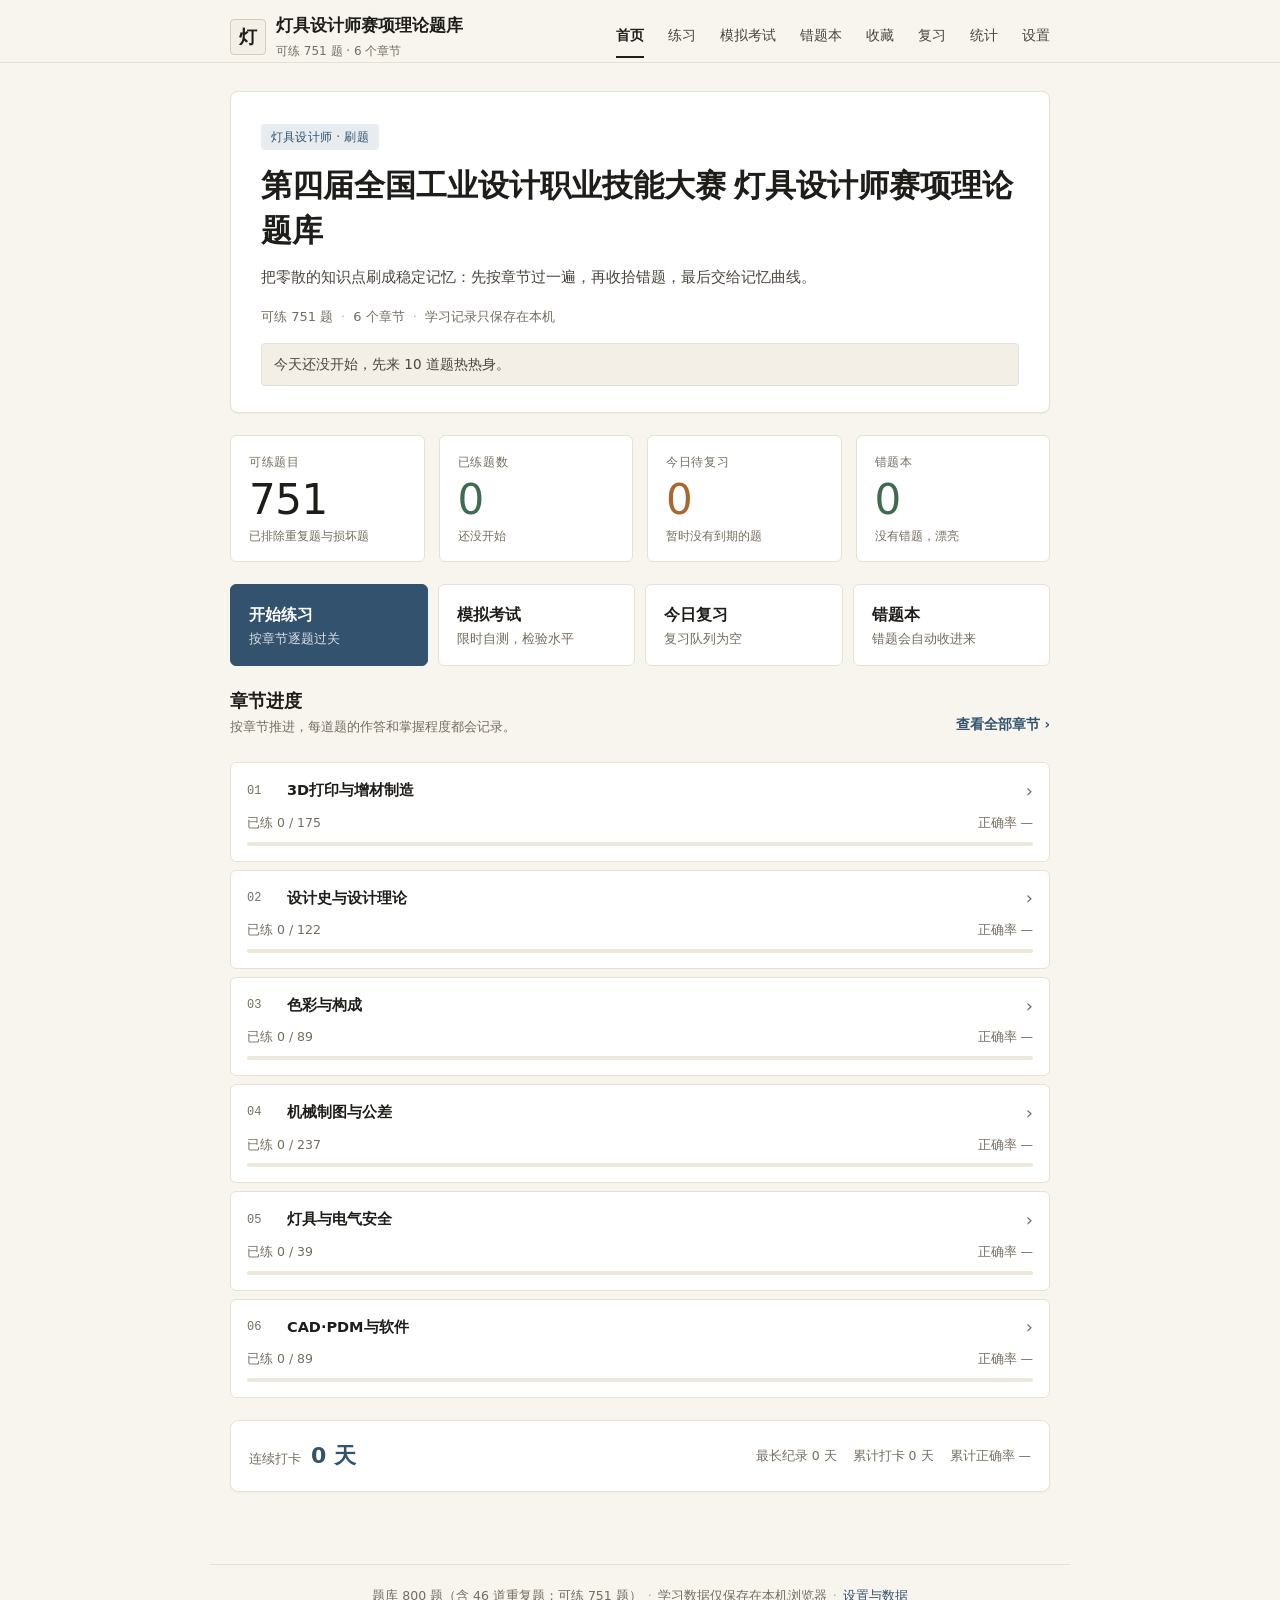
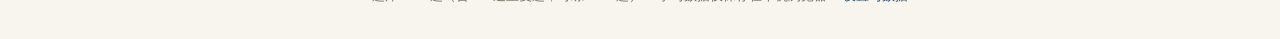
==== commit 81a54277: "style: 改为现代人文主义暖调学院风 - 配色：暖燕麦白底 #f8f5ef + 白卡 + 1px 细线，点缀换低饱和矿石色（靛墨蓝/墨绿/砖红/暗橙） - 字体：标题换中文衬线栈，大数字 300 " ====
--- a/index.html
+++ b/index.html
@@ -4,7 +4,7 @@
     <meta charset="utf-8" />
     <meta name="viewport" content="width=device-width, initial-scale=1, viewport-fit=cover" />
     <meta name="description" content="灯具设计师刷题：章节练习、模拟考试、错题本、收藏、记忆曲线复习与学习统计。" />
-    <meta name="theme-color" content="#2f6bff" />
+    <meta name="theme-color" content="#F8F5EF" />
     <title>灯具设计师题库</title>
     <script>
       // 首屏前应用主题，避免深色模式闪白
@@ -23,7 +23,7 @@
     </script>
     <link
       rel="icon"
-      href="data:image/svg+xml,%3Csvg xmlns='http://www.w3.org/2000/svg' viewBox='0 0 32 32'%3E%3Crect width='32' height='32' rx='8' fill='%232f6bff'/%3E%3Ccircle cx='16' cy='13.5' r='6.5' fill='%23fff'/%3E%3Cpath d='M13.5 22.5h5M14.5 25.5h3' stroke='%23fff' stroke-width='2' stroke-linecap='round'/%3E%3C/svg%3E"
+      href="data:image/svg+xml,%3Csvg xmlns='http://www.w3.org/2000/svg' viewBox='0 0 32 32'%3E%3Crect width='32' height='32' rx='4' fill='%23F8F5EF' stroke='%2333526E' stroke-width='2'/%3E%3Ccircle cx='16' cy='13.5' r='6' fill='none' stroke='%2333526E' stroke-width='2'/%3E%3Cpath d='M13.5 22.5h5M14.5 25.5h3' stroke='%2333526E' stroke-width='2' stroke-linecap='round'/%3E%3C/svg%3E"
     />
     <link rel="stylesheet" href="css/style.css" />
     <script type="module" src="js/app.js"></script>
--- a/css/style.css
+++ b/css/style.css
@@ -1,81 +1,80 @@
 /* =========================================================================
    灯具设计师题库 · 样式表
-   设计基准：移动优先，桌面居中 860px；深色模式由 [data-theme="dark"] 接管。
+   视觉基调：现代人文主义 / 暖调学院风（纸本质感、学术批注台）。
+   移动优先，桌面居中 860px；深色模式由 [data-theme="dark"] 接管。
    ========================================================================= */
 
 /* --------------------------------- 变量 -------------------------------- */
 :root {
   --font-sans: system-ui, -apple-system, "PingFang SC", "Microsoft YaHei", "Segoe UI", sans-serif;
+  --font-serif: "Songti SC", "STSong", "Noto Serif CJK SC", "Source Han Serif SC", "SimSun", Georgia, serif;
   --font-mono: ui-monospace, "SFMono-Regular", "Cascadia Mono", Consolas, monospace;
 
-  --bg: #f4f6fb;
-  --bg-glow: rgba(47, 107, 255, 0.1);
+  --bg: #f8f5ef;
   --surface: #ffffff;
-  --surface-2: #f6f8fc;
-  --surface-3: #eef2f9;
-  --border: #e2e8f2;
-  --border-strong: #cbd5e6;
-  --text: #1b2434;
-  --text-2: #4b586b;
-  --muted: #77839a;
-
-  --primary: #2f6bff;
-  --primary-strong: #1f56e8;
-  --primary-soft: #eaf1ff;
-  --success: #17a673;
-  --success-soft: #e7f8f1;
-  --success-border: #8fd7bd;
-  --danger: #e5484d;
-  --danger-soft: #fdeeee;
-  --danger-border: #f0b4b6;
-  --warn: #a86400;
-  --warn-soft: #fff5e4;
-  --warn-border: #eccf96;
-
-  --header-bg: rgba(255, 255, 255, 0.84);
-  --overlay: rgba(17, 25, 40, 0.42);
-  --shadow-sm: 0 1px 2px rgba(20, 32, 55, 0.06);
-  --shadow-md: 0 12px 30px -14px rgba(20, 32, 55, 0.22);
-  --shadow-lg: 0 24px 60px -20px rgba(20, 32, 55, 0.35);
-
-  --radius-lg: 18px;
-  --radius: 14px;
-  --radius-sm: 10px;
-
-  --purple: #7c5cff;
+  --surface-2: #f3efe7;
+  --surface-3: #ede8de;
+  --border: #e7e1d5;
+  --border-strong: #d5ccbc;
+  --text: #1f1d1a;
+  --text-2: #4a463f;
+  --muted: #746d61;
+
+  --primary: #33526e;
+  --primary-strong: #28425a;
+  --primary-soft: #e7ecf1;
+  --success: #3f6b52;
+  --success-soft: #e8efe8;
+  --success-border: #b9cbbe;
+  --danger: #a5433a;
+  --danger-soft: #f5e7e4;
+  --danger-border: #dcb6ae;
+  --warn: #a9682f;
+  --warn-soft: #f7eddf;
+  --warn-border: #dfc7a6;
+
+  --header-bg: rgba(248, 245, 239, 0.96);
+  --overlay: rgba(31, 29, 26, 0.42);
+  --shadow-sm: 0 1px 2px rgba(31, 29, 26, 0.04);
+  --shadow-md: 0 1px 3px rgba(31, 29, 26, 0.05);
+  --shadow-lg: 0 2px 6px rgba(31, 29, 26, 0.06);
+
+  --radius-lg: 8px;
+  --radius: 6px;
+  --radius-sm: 4px;
+
   color-scheme: light;
 }
 
 :root[data-theme="dark"] {
-  --bg: #0d1118;
-  --bg-glow: rgba(77, 141, 255, 0.14);
-  --surface: #161c26;
-  --surface-2: #1c2431;
-  --surface-3: #222c3b;
-  --border: #26303e;
-  --border-strong: #3a475c;
-  --text: #e8edf5;
-  --text-2: #b7c1d0;
-  --muted: #8a95a8;
-
-  --primary: #4d8dff;
-  --primary-strong: #6ba0ff;
-  --primary-soft: #1b2b4d;
-  --success: #3ddc9a;
-  --success-soft: #12332a;
-  --success-border: #267a5b;
-  --danger: #ff6b6f;
-  --danger-soft: #3a1c1f;
-  --danger-border: #86454a;
-  --warn: #f0b45e;
-  --warn-soft: #33270f;
-  --warn-border: #6e5423;
-
-  --header-bg: rgba(13, 17, 24, 0.84);
+  --bg: #17150f;
+  --surface: #1f1c16;
+  --surface-2: #262219;
+  --surface-3: #2d281e;
+  --border: #322d24;
+  --border-strong: #4a4336;
+  --text: #ede7db;
+  --text-2: #c6beaf;
+  --muted: #9c9283;
+
+  --primary: #8fa9c4;
+  --primary-strong: #a9c0d8;
+  --primary-soft: #25303b;
+  --success: #8fb79d;
+  --success-soft: #1f2a22;
+  --success-border: #46604f;
+  --danger: #d98b80;
+  --danger-soft: #33211e;
+  --danger-border: #6e3f37;
+  --warn: #d3a269;
+  --warn-soft: #2e2519;
+  --warn-border: #5e4a2c;
+
+  --header-bg: rgba(23, 21, 15, 0.96);
   --overlay: rgba(0, 0, 0, 0.6);
   --shadow-sm: 0 1px 2px rgba(0, 0, 0, 0.35);
-  --shadow-md: 0 14px 34px -16px rgba(0, 0, 0, 0.6);
-  --shadow-lg: 0 30px 70px -20px rgba(0, 0, 0, 0.7);
+  --shadow-md: 0 1px 3px rgba(0, 0, 0, 0.4);
+  --shadow-lg: 0 2px 6px rgba(0, 0, 0, 0.45);
   color-scheme: dark;
 }
 
@@ -97,14 +96,12 @@
   min-height: 100vh;
   font-family: var(--font-sans);
   font-size: 16px;
-  line-height: 1.6;
+  line-height: 1.75;
   color: var(--text);
   background-color: var(--bg);
-  background-image: radial-gradient(1000px 460px at 50% -180px, var(--bg-glow), transparent 70%);
-  background-repeat: no-repeat;
   -webkit-font-smoothing: antialiased;
   -moz-osx-font-smoothing: grayscale;
-  transition: background-color 0.2s ease, color 0.2s ease;
+  transition: background-color 0.12s ease, color 0.12s ease;
 }
 
 body.modal-open {
@@ -158,8 +155,8 @@
 }
 
 ::selection {
-  background: var(--primary);
-  color: #fff;
+  background: var(--primary-soft);
+  color: var(--text);
 }
 
 /* 滚动条（桌面端） */
@@ -180,7 +177,6 @@
   background: var(--primary);
   color: #fff;
   font-weight: 600;
-  transition: top 0.15s ease;
 }
 
 .skip-link:focus {
@@ -195,17 +191,15 @@
   z-index: 50;
   background: var(--header-bg);
   border-bottom: 1px solid var(--border);
-  backdrop-filter: blur(14px);
-  -webkit-backdrop-filter: blur(14px);
 }
 
 .site-header__inner {
   display: flex;
   flex-direction: column;
-  gap: 8px;
+  gap: 4px;
   max-width: 860px;
   margin: 0 auto;
-  padding: 10px 16px;
+  padding: 10px 16px 0;
 }
 
 .brand {
@@ -225,15 +219,16 @@
   display: grid;
   place-items: center;
   flex: 0 0 auto;
-  width: 38px;
-  height: 38px;
-  border-radius: 11px;
-  background: linear-gradient(145deg, var(--primary), var(--purple));
-  color: #fff;
-  font-size: 17px;
-  font-weight: 700;
+  width: 36px;
+  height: 36px;
+  border: 1px solid var(--border-strong);
+  border-radius: var(--radius-sm);
+  background: var(--surface-2);
+  color: var(--text);
+  font-family: var(--font-serif);
+  font-size: 18px;
+  font-weight: 600;
   line-height: 1;
-  box-shadow: 0 6px 16px -6px var(--primary);
 }
 
 .brand__text {
@@ -243,9 +238,10 @@
 }
 
 .brand__title {
-  font-size: 16px;
-  font-weight: 700;
-  letter-spacing: -0.01em;
+  font-family: var(--font-serif);
+  font-size: 16.5px;
+  font-weight: 600;
+  letter-spacing: 0;
   white-space: nowrap;
   overflow: hidden;
   text-overflow: ellipsis;
@@ -261,11 +257,11 @@
 
 .site-nav {
   display: flex;
-  gap: 4px;
+  gap: 13px;
   overflow-x: auto;
   scrollbar-width: none;
-  padding-bottom: 2px;
-  margin: 0 -2px;
+  padding-bottom: 0;
+  margin: 0;
 }
 
 .site-nav::-webkit-scrollbar {
@@ -274,31 +270,32 @@
 
 .site-nav a {
   flex: 0 0 auto;
-  padding: 6px 12px;
-  border-radius: 999px;
+  padding: 8px 0 6px;
+  border-bottom: 2px solid transparent;
+  border-radius: 0;
   color: var(--text-2);
   font-size: 13.5px;
   font-weight: 500;
   white-space: nowrap;
-  transition: background-color 0.15s ease, color 0.15s ease;
+  transition: color 0.12s ease, border-color 0.12s ease;
 }
 
 .site-nav a:hover {
-  background: var(--surface-2);
+  border-bottom-color: var(--border-strong);
   color: var(--text);
   text-decoration: none;
 }
 
 .site-nav a.is-active {
-  background: var(--primary-soft);
-  color: var(--primary);
+  border-bottom-color: var(--text);
+  color: var(--text);
   font-weight: 600;
 }
 
 .site-main {
   max-width: 860px;
   margin: 0 auto;
-  padding: 18px 16px 48px;
+  padding: 28px 20px 72px;
   min-height: calc(100vh - 220px);
   outline: none;
 }
@@ -340,23 +337,23 @@
     flex-direction: row;
     align-items: center;
     justify-content: space-between;
-    gap: 18px;
-    padding: 12px 20px;
+    gap: 26px;
+    padding: 12px 20px 0;
   }
 
   .site-nav {
     overflow: visible;
     padding-bottom: 0;
-    gap: 2px;
+    gap: 24px;
   }
 
   .site-nav a {
-    padding: 7px 11px;
-    font-size: 14px;
+    padding: 8px 0 8px;
+    font-size: 13.5px;
   }
 
   .site-main {
-    padding: 28px 20px 64px;
+    padding: 28px 20px 72px;
   }
 }
 
@@ -364,7 +361,7 @@
 .page {
   display: flex;
   flex-direction: column;
-  gap: 18px;
+  gap: 22px;
 }
 
 .page--narrow {
@@ -381,16 +378,17 @@
 }
 
 .page-title {
-  font-size: 26px;
-  font-weight: 750;
-  letter-spacing: -0.02em;
-  line-height: 1.25;
+  font-family: var(--font-serif);
+  font-size: 27px;
+  font-weight: 600;
+  letter-spacing: 0;
+  line-height: 1.4;
 }
 
 .page-subtitle {
   color: var(--muted);
   font-size: 14.5px;
-  line-height: 1.65;
+  line-height: 1.8;
 }
 
 .stack {
@@ -429,12 +427,23 @@
 }
 
 .card--pad {
-  padding: 18px;
+  padding: 22px 24px;
 }
 
 @media (max-width: 559px) {
   .card--pad {
-    padding: 16px;
+    padding: 18px;
+  }
+}
+
+/* 极窄屏（≤400px）：8 个导航项按内容排会溢出，这里压紧字号与间距让「设置」也留在首屏 */
+@media (max-width: 400px) {
+  .site-nav {
+    gap: 10px;
+  }
+
+  .site-nav a {
+    font-size: 12.5px;
   }
 }
 
@@ -454,10 +463,11 @@
 }
 
 .section-title {
-  font-size: 17.5px;
-  font-weight: 700;
-  letter-spacing: -0.01em;
-  line-height: 1.35;
+  font-family: var(--font-serif);
+  font-size: 18px;
+  font-weight: 600;
+  letter-spacing: 0;
+  line-height: 1.45;
 }
 
 .section-subtitle {
@@ -475,7 +485,7 @@
   padding: 10px 18px;
   min-height: 42px;
   border: 1px solid var(--border-strong);
-  border-radius: var(--radius);
+  border-radius: var(--radius-sm);
   background: var(--surface);
   color: var(--text);
   font-size: 14.5px;
@@ -485,8 +495,7 @@
   text-decoration: none;
   cursor: pointer;
   user-select: none;
-  transition: transform 0.12s ease, box-shadow 0.15s ease, background-color 0.15s ease,
-    border-color 0.15s ease, color 0.15s ease;
+  transition: color 0.12s ease, background-color 0.12s ease, border-color 0.12s ease;
   -webkit-tap-highlight-color: transparent;
 }
 
@@ -494,18 +503,16 @@
   border-color: var(--primary);
   color: var(--primary);
   text-decoration: none;
-  box-shadow: var(--shadow-sm);
 }
 
 .btn:active {
-  transform: scale(0.975);
+  border-color: var(--text-2);
 }
 
 .btn:disabled,
 .btn[aria-disabled="true"] {
   opacity: 0.45;
   cursor: not-allowed;
-  transform: none;
   box-shadow: none;
 }
 
@@ -518,7 +525,6 @@
   border-color: var(--primary);
   background: var(--primary);
   color: #fff;
-  box-shadow: 0 8px 18px -10px var(--primary);
 }
 
 .btn--primary:hover {
@@ -537,7 +543,6 @@
   border-color: var(--success);
   background: var(--success);
   color: #fff;
-  filter: brightness(1.06);
 }
 
 .btn--danger {
@@ -583,17 +588,21 @@
   line-height: 1;
 }
 
-/* 反色按钮在深色模式下的对比 */
+/* 深色模式下主色被提亮，实底按钮改用深色文字 */
 :root[data-theme="dark"] .btn--primary {
-  color: #08111f;
+  color: #14120d;
 }
 
 :root[data-theme="dark"] .btn--primary:hover {
-  color: #08111f;
+  color: #14120d;
 }
 
 :root[data-theme="dark"] .btn--success {
-  color: #062018;
+  color: #0f1a13;
+}
+
+:root[data-theme="dark"] .skip-link {
+  color: #14120d;
 }
 
 /* --------------------------------- 徽标 --------------------------------- */
@@ -604,7 +613,7 @@
   max-width: 100%;
   padding: 3px 9px;
   border: 1px solid var(--border);
-  border-radius: 999px;
+  border-radius: var(--radius-sm);
   background: var(--surface-2);
   color: var(--text-2);
   font-size: 12px;
@@ -642,51 +651,49 @@
 /* -------------------------------- 进度条 -------------------------------- */
 .progress {
   position: relative;
-  height: 8px;
-  border-radius: 999px;
+  height: 6px;
+  border-radius: 2px;
   background: var(--surface-3);
   overflow: hidden;
 }
 
 .progress--sm {
-  height: 6px;
+  height: 4px;
 }
 
 .progress__fill {
   height: 100%;
   min-width: 0;
   border-radius: inherit;
-  background: linear-gradient(90deg, var(--primary), var(--purple));
-  transition: width 0.4s ease;
+  background: var(--primary);
 }
 
 .progress__fill--success {
-  background: linear-gradient(90deg, var(--success), #35c48f);
+  background: var(--success);
 }
 
 .progress__fill--danger {
-  background: linear-gradient(90deg, var(--danger), #f07a7e);
+  background: var(--danger);
 }
 
 /* -------------------------------- 数据卡 -------------------------------- */
 .stat-grid {
   display: grid;
   grid-template-columns: repeat(2, minmax(0, 1fr));
-  gap: 10px;
+  gap: 14px;
 }
 
 .stat-card {
   display: flex;
   flex-direction: column;
   gap: 2px;
-  padding: 14px 15px;
+  padding: 16px 18px;
   border: 1px solid var(--border);
   border-radius: var(--radius);
   background: var(--surface);
-  box-shadow: var(--shadow-sm);
   text-align: left;
   color: inherit;
-  transition: transform 0.12s ease, border-color 0.15s ease, box-shadow 0.15s ease;
+  transition: color 0.12s ease, background-color 0.12s ease, border-color 0.12s ease;
 }
 
 a.stat-card,
@@ -697,27 +704,26 @@
 
 a.stat-card:hover,
 button.stat-card:hover {
-  border-color: var(--primary);
-  box-shadow: var(--shadow-md);
-  transform: translateY(-1px);
+  border-color: var(--border-strong);
   text-decoration: none;
 }
 
 button.stat-card:active {
-  transform: scale(0.99);
+  background: var(--surface-2);
 }
 
 .stat-card__label {
   color: var(--muted);
-  font-size: 12.5px;
+  font-size: 12px;
   font-weight: 500;
+  letter-spacing: 0.06em;
 }
 
 .stat-card__value {
-  font-size: 24px;
-  font-weight: 750;
-  letter-spacing: -0.02em;
-  line-height: 1.25;
+  font-size: 38px;
+  font-weight: 300;
+  letter-spacing: -0.01em;
+  line-height: 1.2;
   font-variant-numeric: tabular-nums;
 }
 
@@ -746,6 +752,10 @@
 
   .stat-grid--4 {
     grid-template-columns: repeat(4, minmax(0, 1fr));
+  }
+
+  .stat-card__value {
+    font-size: 42px;
   }
 }
 
@@ -768,14 +778,18 @@
   width: 44px;
   height: 44px;
   margin-bottom: 4px;
-  border-radius: 50%;
-  background: var(--surface);
+  border: 1px solid var(--border);
+  border-radius: var(--radius-sm);
+  background: var(--surface-2);
   color: var(--muted);
   font-size: 22px;
 }
 
 .empty-state__title {
-  font-weight: 650;
+  font-family: var(--font-serif);
+  font-size: 17px;
+  font-weight: 600;
+  letter-spacing: 0;
 }
 
 .empty-state__hint {
@@ -818,12 +832,12 @@
   width: 46px;
   height: 28px;
   margin: 0;
-  border-radius: 999px;
+  border-radius: var(--radius-sm);
   background: var(--border-strong);
   appearance: none;
   -webkit-appearance: none;
   cursor: pointer;
-  transition: background-color 0.2s ease;
+  transition: background-color 0.12s ease;
 }
 
 .switch::after {
@@ -833,10 +847,9 @@
   left: 3px;
   width: 22px;
   height: 22px;
-  border-radius: 50%;
+  border-radius: 3px;
   background: #fff;
-  box-shadow: 0 1px 3px rgba(0, 0, 0, 0.25);
-  transition: transform 0.2s ease;
+  transition: transform 0.12s ease;
 }
 
 .switch:checked {
@@ -871,14 +884,14 @@
   width: 100%;
   padding: 11px 16px;
   border: 1px solid var(--border);
-  border-left: 4px solid var(--primary);
+  border-left: 3px solid var(--primary);
   border-radius: var(--radius-sm);
   background: var(--surface);
-  box-shadow: var(--shadow-lg);
+  box-shadow: var(--shadow-md);
   font-size: 14px;
   line-height: 1.5;
   text-align: left;
-  animation: toast-in 0.18s ease-out;
+  animation: fade-in 0.12s ease-out;
 }
 
 .toast--success {
@@ -894,25 +907,7 @@
 }
 
 .toast.is-leaving {
-  animation: toast-out 0.2s ease-in forwards;
-}
-
-@keyframes toast-in {
-  from {
-    opacity: 0;
-    transform: translateY(10px) scale(0.98);
-  }
-  to {
-    opacity: 1;
-    transform: translateY(0) scale(1);
-  }
-}
-
-@keyframes toast-out {
-  to {
-    opacity: 0;
-    transform: translateY(6px) scale(0.98);
-  }
+  animation: fade-out 0.12s ease-in forwards;
 }
 
 /* -------------------------------- Modal --------------------------------- */
@@ -925,13 +920,11 @@
   justify-content: center;
   padding: 20px;
   background: var(--overlay);
-  backdrop-filter: blur(3px);
-  -webkit-backdrop-filter: blur(3px);
-  animation: fade-in 0.15s ease-out;
+  animation: fade-in 0.12s ease-out;
 }
 
 .modal-backdrop.is-leaving {
-  animation: fade-out 0.18s ease-in forwards;
+  animation: fade-out 0.12s ease-in forwards;
 }
 
 .modal {
@@ -943,7 +936,7 @@
   border-radius: var(--radius-lg);
   background: var(--surface);
   box-shadow: var(--shadow-lg);
-  animation: modal-in 0.18s cubic-bezier(0.2, 0.9, 0.3, 1.2);
+  animation: fade-in 0.12s ease-out;
 }
 
 .modal__head {
@@ -955,9 +948,10 @@
 }
 
 .modal__title {
-  font-size: 18px;
-  font-weight: 700;
-  letter-spacing: -0.01em;
+  font-family: var(--font-serif);
+  font-size: 19px;
+  font-weight: 600;
+  letter-spacing: 0;
 }
 
 .modal__close {
@@ -1002,17 +996,6 @@
   margin-top: 18px;
 }
 
-@keyframes modal-in {
-  from {
-    opacity: 0;
-    transform: translateY(10px) scale(0.97);
-  }
-  to {
-    opacity: 1;
-    transform: none;
-  }
-}
-
 @keyframes fade-in {
   from {
     opacity: 0;
@@ -1042,10 +1025,10 @@
 .boot__spinner {
   width: 26px;
   height: 26px;
-  border: 2.5px solid var(--border);
+  border: 1px solid var(--border-strong);
   border-top-color: var(--primary);
   border-radius: 50%;
-  animation: spin 0.8s linear infinite;
+  animation: spin 1.6s linear infinite;
 }
 
 @keyframes spin {
@@ -1071,22 +1054,30 @@
 /* ------------------------------- 首页 Hero ------------------------------- */
 .hero {
   position: relative;
-  padding: 24px 20px 20px;
+  padding: 26px 24px 22px;
   overflow: hidden;
   background-color: var(--surface);
-  background-image: radial-gradient(130% 150% at 100% 0%, var(--primary-soft) 0%, transparent 58%);
 }
 
 .hero__kicker {
   display: flex;
+  font-family: var(--font-serif);
+  font-size: 12px;
+  letter-spacing: 0.12em;
+}
+
+.hero__kicker .badge {
+  font-family: var(--font-sans);
+  letter-spacing: 0.02em;
 }
 
 .hero__title {
-  margin: 12px 0 8px;
-  font-size: 25px;
-  font-weight: 800;
-  letter-spacing: -0.025em;
-  line-height: 1.3;
+  margin: 14px 0 10px;
+  font-family: var(--font-serif);
+  font-size: 26px;
+  font-weight: 600;
+  letter-spacing: 0;
+  line-height: 1.45;
   overflow-wrap: anywhere;
 }
 
@@ -1094,7 +1085,7 @@
   max-width: 62ch;
   color: var(--text-2);
   font-size: 14.5px;
-  line-height: 1.7;
+  line-height: 1.8;
 }
 
 .hero__meta {
@@ -1102,13 +1093,13 @@
   flex-wrap: wrap;
   align-items: center;
   gap: 8px;
+  margin-top: 16px;
+  color: var(--muted);
+  font-size: 13px;
+}
+
+.hero__today {
   margin-top: 14px;
-  color: var(--muted);
-  font-size: 13px;
-}
-
-.hero__today {
-  margin-top: 12px;
   padding: 10px 12px;
   border: 1px solid var(--border);
   border-radius: var(--radius-sm);
@@ -1120,11 +1111,11 @@
 
 @media (min-width: 600px) {
   .hero {
-    padding: 30px 26px 24px;
+    padding: 32px 30px 26px;
   }
 
   .hero__title {
-    font-size: 30px;
+    font-size: 31px;
   }
 }
 
@@ -1139,29 +1130,27 @@
   display: flex;
   flex-direction: column;
   gap: 2px;
-  padding: 14px 15px;
+  padding: 16px 18px;
   border: 1px solid var(--border);
   border-radius: var(--radius);
   background: var(--surface);
   color: inherit;
-  box-shadow: var(--shadow-sm);
-  transition: transform 0.12s ease, border-color 0.15s ease, box-shadow 0.15s ease;
+  transition: color 0.12s ease, background-color 0.12s ease, border-color 0.12s ease;
 }
 
 .quick-action:hover {
-  border-color: var(--primary);
-  box-shadow: var(--shadow-md);
-  transform: translateY(-1px);
+  border-color: var(--border-strong);
   text-decoration: none;
 }
 
 .quick-action:active {
-  transform: scale(0.99);
+  background: var(--surface-2);
 }
 
 .quick-action strong {
-  font-size: 15px;
-  font-weight: 700;
+  font-family: var(--font-serif);
+  font-size: 15.5px;
+  font-weight: 600;
 }
 
 .quick-action span {
@@ -1171,10 +1160,9 @@
 }
 
 .quick-action--primary {
-  border-color: transparent;
-  background: linear-gradient(140deg, var(--primary), #5b7dff 60%, var(--purple));
+  border-color: var(--primary);
+  background: var(--primary);
   color: #fff;
-  box-shadow: 0 14px 28px -16px var(--primary);
 }
 
 .quick-action--primary span {
@@ -1182,7 +1170,8 @@
 }
 
 .quick-action--primary:hover {
-  border-color: transparent;
+  border-color: var(--primary-strong);
+  background: var(--primary-strong);
   color: #fff;
 }
 
@@ -1239,19 +1228,17 @@
   display: flex;
   flex-direction: column;
   gap: 8px;
-  padding: 13px 15px;
+  padding: 15px 16px;
   border: 1px solid var(--border);
   border-radius: var(--radius);
   background: var(--surface);
-  box-shadow: var(--shadow-sm);
   color: inherit;
-  transition: border-color 0.15s ease, box-shadow 0.15s ease, transform 0.12s ease;
+  transition: background-color 0.12s ease, border-color 0.12s ease;
 }
 
 a.chapter-row:hover {
-  border-color: var(--primary);
-  box-shadow: var(--shadow-md);
-  transform: translateY(-1px);
+  border-color: var(--border-strong);
+  background: var(--surface-2);
   text-decoration: none;
 }
 
@@ -1336,17 +1323,16 @@
   display: flex;
   flex-direction: column;
   gap: 12px;
-  padding: 16px;
+  padding: 20px;
   border: 1px solid var(--border);
   border-radius: var(--radius-lg);
   background: var(--surface);
-  box-shadow: var(--shadow-sm);
-  transition: border-color 0.15s ease, box-shadow 0.15s ease;
+  transition: background-color 0.12s ease, border-color 0.12s ease;
 }
 
 .chapter-card:hover {
   border-color: var(--border-strong);
-  box-shadow: var(--shadow-md);
+  background: var(--surface-2);
 }
 
 .chapter-card--empty {
@@ -1369,10 +1355,11 @@
 
 .chapter-card__title {
   margin-top: 1px;
-  font-size: 17px;
-  font-weight: 700;
-  letter-spacing: -0.01em;
-  line-height: 1.4;
+  font-family: var(--font-serif);
+  font-size: 18px;
+  font-weight: 600;
+  letter-spacing: 0;
+  line-height: 1.5;
 }
 
 .chapter-card__stats {
@@ -1390,7 +1377,7 @@
 
 /* -------------------------------- 练习页 -------------------------------- */
 .practice-page {
-  gap: 14px;
+  gap: 18px;
 }
 
 .practice-topbar {
@@ -1437,8 +1424,14 @@
 .question-card {
   display: flex;
   flex-direction: column;
-  gap: 14px;
-  padding: 18px;
+  gap: 16px;
+  padding: 22px 24px;
+}
+
+@media (max-width: 559px) {
+  .question-card {
+    padding: 18px;
+  }
 }
 
 .question-card__head {
@@ -1476,7 +1469,7 @@
   font-size: 20px;
   line-height: 1;
   cursor: pointer;
-  transition: background-color 0.15s ease, color 0.15s ease, transform 0.12s ease;
+  transition: background-color 0.12s ease, color 0.12s ease, border-color 0.12s ease;
 }
 
 .star-btn:hover {
@@ -1486,18 +1479,17 @@
 
 .star-btn.is-active {
   color: var(--warn);
-  text-shadow: 0 0 14px var(--warn-soft);
 }
 
 .star-btn:active {
-  transform: scale(0.9);
+  color: var(--text);
 }
 
 .question-stem {
   font-size: 17.5px;
-  font-weight: 600;
-  line-height: 1.72;
-  letter-spacing: 0.002em;
+  font-weight: 500;
+  line-height: 1.8;
+  letter-spacing: 0;
   overflow-wrap: anywhere;
   white-space: pre-wrap;
 }
@@ -1515,29 +1507,28 @@
 .option {
   display: flex;
   align-items: flex-start;
-  gap: 11px;
+  gap: 12px;
   width: 100%;
   padding: 13px 15px;
-  border: 1.5px solid var(--border);
-  border-radius: var(--radius);
+  border: 1px solid var(--border);
+  border-radius: var(--radius-sm);
   background: var(--surface);
   color: var(--text);
   font-size: 14.5px;
-  line-height: 1.6;
+  line-height: 1.65;
   text-align: left;
   cursor: pointer;
-  transition: border-color 0.14s ease, background-color 0.14s ease, transform 0.1s ease,
-    box-shadow 0.14s ease;
+  transition: color 0.12s ease, background-color 0.12s ease, border-color 0.12s ease;
   -webkit-tap-highlight-color: transparent;
 }
 
 .option:hover {
   border-color: var(--primary);
-  background: var(--primary-soft);
+  background: var(--surface-2);
 }
 
 .option:active {
-  transform: scale(0.995);
+  background-color: var(--surface-2);
 }
 
 .option:focus-visible {
@@ -1559,15 +1550,16 @@
   flex: 0 0 auto;
   display: grid;
   place-items: center;
-  min-width: 26px;
-  height: 26px;
+  min-width: 24px;
+  height: 24px;
   margin-top: 1px;
-  padding: 0 6px;
-  border-radius: 8px;
+  padding: 0 5px;
+  border: 1px solid var(--border);
+  border-radius: var(--radius-sm);
   background: var(--surface-2);
   color: var(--text-2);
-  font-size: 12.5px;
-  font-weight: 700;
+  font-size: 12px;
+  font-weight: 600;
   line-height: 1;
 }
 
@@ -1587,20 +1579,22 @@
 .option.is-selected {
   border-color: var(--primary);
   background: var(--primary-soft);
-  box-shadow: 0 0 0 1px var(--primary) inset;
 }
 
 .option.is-selected .option__key {
+  border-color: var(--primary);
   background: var(--primary);
   color: #fff;
 }
 
 .option.is-correct {
   border-color: var(--success);
+  border-left: 3px solid var(--success);
   background: var(--success-soft);
 }
 
 .option.is-correct .option__key {
+  border-color: var(--success);
   background: var(--success);
   color: #fff;
 }
@@ -1611,10 +1605,12 @@
 
 .option.is-wrong {
   border-color: var(--danger);
+  border-left: 3px solid var(--danger);
   background: var(--danger-soft);
 }
 
 .option.is-wrong .option__key {
+  border-color: var(--danger);
   background: var(--danger);
   color: #fff;
 }
@@ -1623,17 +1619,17 @@
   color: var(--danger);
 }
 
-/* 多选漏选：正确答案用虚绿边提示 */
+/* 多选漏选：正确答案用虚线强调 */
 .option.is-missed {
   border-color: var(--success);
-  border-style: dashed;
+  border-left: 3px dashed var(--success);
   background: var(--success-soft);
 }
 
 .option.is-missed .option__key {
+  border: 1px dashed var(--success);
   background: var(--success-soft);
   color: var(--success);
-  border: 1px dashed var(--success);
 }
 
 .option.is-missed .option__mark {
@@ -1659,6 +1655,12 @@
   background: var(--danger-soft);
 }
 
+:root[data-theme="dark"] .option.is-selected .option__key,
+:root[data-theme="dark"] .option.is-correct .option__key,
+:root[data-theme="dark"] .option.is-wrong .option__key {
+  color: #14120d;
+}
+
 /* 判题反馈条 */
 .feedback {
   display: flex;
@@ -1667,10 +1669,10 @@
   gap: 6px 12px;
   padding: 11px 14px;
   border: 1px solid var(--border);
-  border-radius: var(--radius);
+  border-radius: var(--radius-sm);
   font-size: 13.5px;
   line-height: 1.5;
-  animation: feedback-in 0.2s ease-out;
+  animation: fade-in 0.12s ease-out;
 }
 
 .feedback--correct {
@@ -1716,17 +1718,6 @@
   font-weight: 600;
 }
 
-@keyframes feedback-in {
-  from {
-    opacity: 0;
-    transform: translateY(-4px);
-  }
-  to {
-    opacity: 1;
-    transform: none;
-  }
-}
-
 .practice-hint {
   color: var(--muted);
   font-size: 12.5px;
@@ -1803,14 +1794,15 @@
   display: flex;
   flex-direction: column;
   gap: 8px;
-  padding: 22px;
-  background-image: radial-gradient(120% 140% at 0% 0%, var(--primary-soft), transparent 55%);
+  padding: 24px;
 }
 
 .summary-hero__kicker {
   color: var(--primary);
+  font-family: var(--font-serif);
   font-size: 13px;
-  font-weight: 700;
+  font-weight: 600;
+  letter-spacing: 0;
 }
 
 .summary-hero__score {
@@ -1821,9 +1813,9 @@
 }
 
 .summary-hero__score strong {
-  font-size: 42px;
-  font-weight: 800;
-  letter-spacing: -0.03em;
+  font-size: 44px;
+  font-weight: 300;
+  letter-spacing: -0.01em;
   line-height: 1.1;
 }
 
@@ -1981,11 +1973,11 @@
   align-items: center;
   min-width: 0;
   padding: 10px 12px;
-  border: 1.5px solid var(--border);
+  border: 1px solid var(--border);
   border-radius: var(--radius-sm);
   background: var(--surface);
   cursor: pointer;
-  transition: border-color 0.14s ease, background-color 0.14s ease;
+  transition: background-color 0.12s ease, border-color 0.12s ease;
 }
 
 .radio-card:hover {
@@ -2022,12 +2014,12 @@
   align-items: center;
   gap: 6px;
   padding: 7px 14px;
-  border: 1.5px solid var(--border);
-  border-radius: 999px;
+  border: 1px solid var(--border);
+  border-radius: var(--radius-sm);
   background: var(--surface);
   cursor: pointer;
   font-size: 13.5px;
-  transition: border-color 0.14s ease, background-color 0.14s ease, color 0.14s ease;
+  transition: color 0.12s ease, background-color 0.12s ease, border-color 0.12s ease;
 }
 
 .radio-chip input,
@@ -2066,13 +2058,13 @@
   align-items: center;
   gap: 8px;
   padding: 9px 11px;
-  border: 1.5px solid var(--border);
+  border: 1px solid var(--border);
   border-radius: var(--radius-sm);
   background: var(--surface);
   cursor: pointer;
   font-size: 13px;
   line-height: 1.4;
-  transition: border-color 0.14s ease, background-color 0.14s ease;
+  transition: background-color 0.12s ease, border-color 0.12s ease;
 }
 
 .check-chip:hover {
@@ -2131,7 +2123,7 @@
 }
 
 .exam-page {
-  gap: 12px;
+  gap: 16px;
 }
 
 .exam-topbar {
@@ -2139,7 +2131,7 @@
   flex-wrap: wrap;
   align-items: center;
   gap: 8px 16px;
-  padding: 12px 15px;
+  padding: 14px 16px;
 }
 
 .exam-topbar__left {
@@ -2155,24 +2147,14 @@
 
 .exam-timer {
   font-variant-numeric: tabular-nums;
-  font-size: 17px;
-  font-weight: 750;
+  font-size: 18px;
+  font-weight: 600;
   letter-spacing: 0.02em;
 }
 
 .exam-timer.is-urgent {
   color: var(--danger);
-  animation: pulse 1s ease-in-out infinite;
-}
-
-@keyframes pulse {
-  0%,
-  100% {
-    opacity: 1;
-  }
-  50% {
-    opacity: 0.55;
-  }
+  font-weight: 600;
 }
 
 .exam-topbar__mid {
@@ -2235,15 +2217,15 @@
   place-items: center;
   min-height: 34px;
   padding: 0;
-  border: 1.5px solid var(--border);
-  border-radius: 8px;
+  border: 1px solid var(--border);
+  border-radius: var(--radius-sm);
   background: var(--surface);
   color: var(--text-2);
   font-size: 12.5px;
   font-weight: 600;
   font-variant-numeric: tabular-nums;
   cursor: pointer;
-  transition: transform 0.1s ease, border-color 0.14s ease, background-color 0.14s ease;
+  transition: color 0.12s ease, background-color 0.12s ease, border-color 0.12s ease;
 }
 
 .sheet-cell:hover {
@@ -2251,7 +2233,7 @@
 }
 
 .sheet-cell:active {
-  transform: scale(0.94);
+  background-color: var(--surface-2);
 }
 
 .sheet-cell.is-answered {
@@ -2272,7 +2254,8 @@
 }
 
 .sheet-cell.is-current {
-  box-shadow: 0 0 0 2px var(--surface), 0 0 0 4px var(--primary);
+  outline: 2px solid var(--primary);
+  outline-offset: 1px;
 }
 
 .sheet-legend {
@@ -2320,13 +2303,13 @@
   flex: 0 0 auto;
   padding: 6px 12px;
   border: 1px solid var(--border-strong);
-  border-radius: 999px;
+  border-radius: var(--radius-sm);
   background: var(--surface);
   color: var(--text-2);
   font-size: 12.5px;
   font-weight: 600;
   cursor: pointer;
-  transition: border-color 0.14s ease, background-color 0.14s ease, color 0.14s ease;
+  transition: color 0.12s ease, background-color 0.12s ease, border-color 0.12s ease;
 }
 
 .mark-btn:hover {
@@ -2341,11 +2324,11 @@
 }
 
 :root[data-theme="dark"] .sheet-cell.is-answered {
-  color: #08111f;
+  color: #14120d;
 }
 
 :root[data-theme="dark"] .sheet-cell.is-marked.is-answered {
-  color: #1d1403;
+  color: #1a140a;
 }
 
 @media (min-width: 720px) {
@@ -2388,18 +2371,16 @@
   display: flex;
   flex-direction: column;
   gap: 8px;
-  padding: 24px 22px;
-  background-image: radial-gradient(120% 150% at 100% 0%, var(--primary-soft), transparent 58%);
+  padding: 26px 24px;
 }
 
 .result-hero__kicker {
   align-self: flex-start;
-  padding: 3px 10px;
-  border-radius: 999px;
-  background: var(--primary-soft);
   color: var(--primary);
+  font-family: var(--font-serif);
   font-size: 12px;
-  font-weight: 650;
+  font-weight: 600;
+  letter-spacing: 0;
 }
 
 .result-hero__score {
@@ -2410,9 +2391,9 @@
 }
 
 .result-hero__score strong {
-  font-size: 48px;
-  font-weight: 800;
-  letter-spacing: -0.035em;
+  font-size: 44px;
+  font-weight: 300;
+  letter-spacing: -0.01em;
   line-height: 1.05;
 }
 
@@ -2487,7 +2468,7 @@
   display: flex;
   flex-direction: column;
   gap: 9px;
-  padding: 15px 16px;
+  padding: 18px 20px;
 }
 
 .list-card__head {
@@ -2514,7 +2495,7 @@
   color: var(--text);
   font-size: 14.5px;
   font-weight: 500;
-  line-height: 1.65;
+  line-height: 1.75;
   overflow-wrap: anywhere;
   display: -webkit-box;
   -webkit-line-clamp: 3;
@@ -2535,8 +2516,7 @@
   align-items: center;
   justify-content: space-between;
   gap: 16px 24px;
-  padding: 22px;
-  background-image: radial-gradient(120% 150% at 100% 0%, var(--primary-soft), transparent 58%);
+  padding: 24px;
 }
 
 .review-hero__main {
@@ -2547,9 +2527,9 @@
 }
 
 .review-hero__num {
-  font-size: 46px;
-  font-weight: 800;
-  letter-spacing: -0.035em;
+  font-size: 44px;
+  font-weight: 300;
+  letter-spacing: -0.01em;
   line-height: 1.1;
   color: var(--primary);
   font-variant-numeric: tabular-nums;
@@ -2597,7 +2577,7 @@
 .level-row__badge {
   flex: 0 0 auto;
   padding: 1px 7px;
-  border-radius: 6px;
+  border-radius: var(--radius-sm);
   background: var(--surface-2);
   color: var(--text-2);
   font-family: var(--font-mono);
@@ -2705,9 +2685,8 @@
   width: 100%;
   max-width: 26px;
   min-height: 2px;
-  border-radius: 5px 5px 2px 2px;
-  background: linear-gradient(180deg, var(--primary), #7c5cff);
-  transition: height 0.35s ease;
+  border-radius: 2px 2px 0 0;
+  background: var(--primary);
 }
 
 .chart-col__bar.is-empty {
@@ -2720,7 +2699,6 @@
   font-size: 9.5px;
   line-height: 1.2;
   white-space: nowrap;
-  transform: scale(0.96);
 }
 
 .chapter-acc-list {
@@ -2821,7 +2799,7 @@
   align-items: center;
   justify-content: space-between;
   gap: 18px;
-  padding: 13px 0;
+  padding: 15px 0;
   border-bottom: 1px solid var(--border);
   cursor: pointer;
 }
@@ -2886,6 +2864,28 @@
 .info-list dd {
   color: var(--text-2);
   word-break: break-word;
+}
+
+/* --------------------------- 人文主义补充细节 --------------------------- */
+.card h2:not(.question-stem),
+.card h3 {
+  font-family: var(--font-serif);
+  font-weight: 600;
+  letter-spacing: 0;
+}
+
+.streak-card__value {
+  font-size: 22px;
+  font-weight: 600;
+}
+
+/* 深色模式下实底主色块用深色文字（主色会被提亮） */
+:root[data-theme="dark"] .quick-action--primary {
+  color: #14120d;
+}
+
+:root[data-theme="dark"] .quick-action--primary span {
+  color: rgba(20, 18, 13, 0.72);
 }
 
 /* ------------------------------ 减少动画偏好 ----------------------------- */
